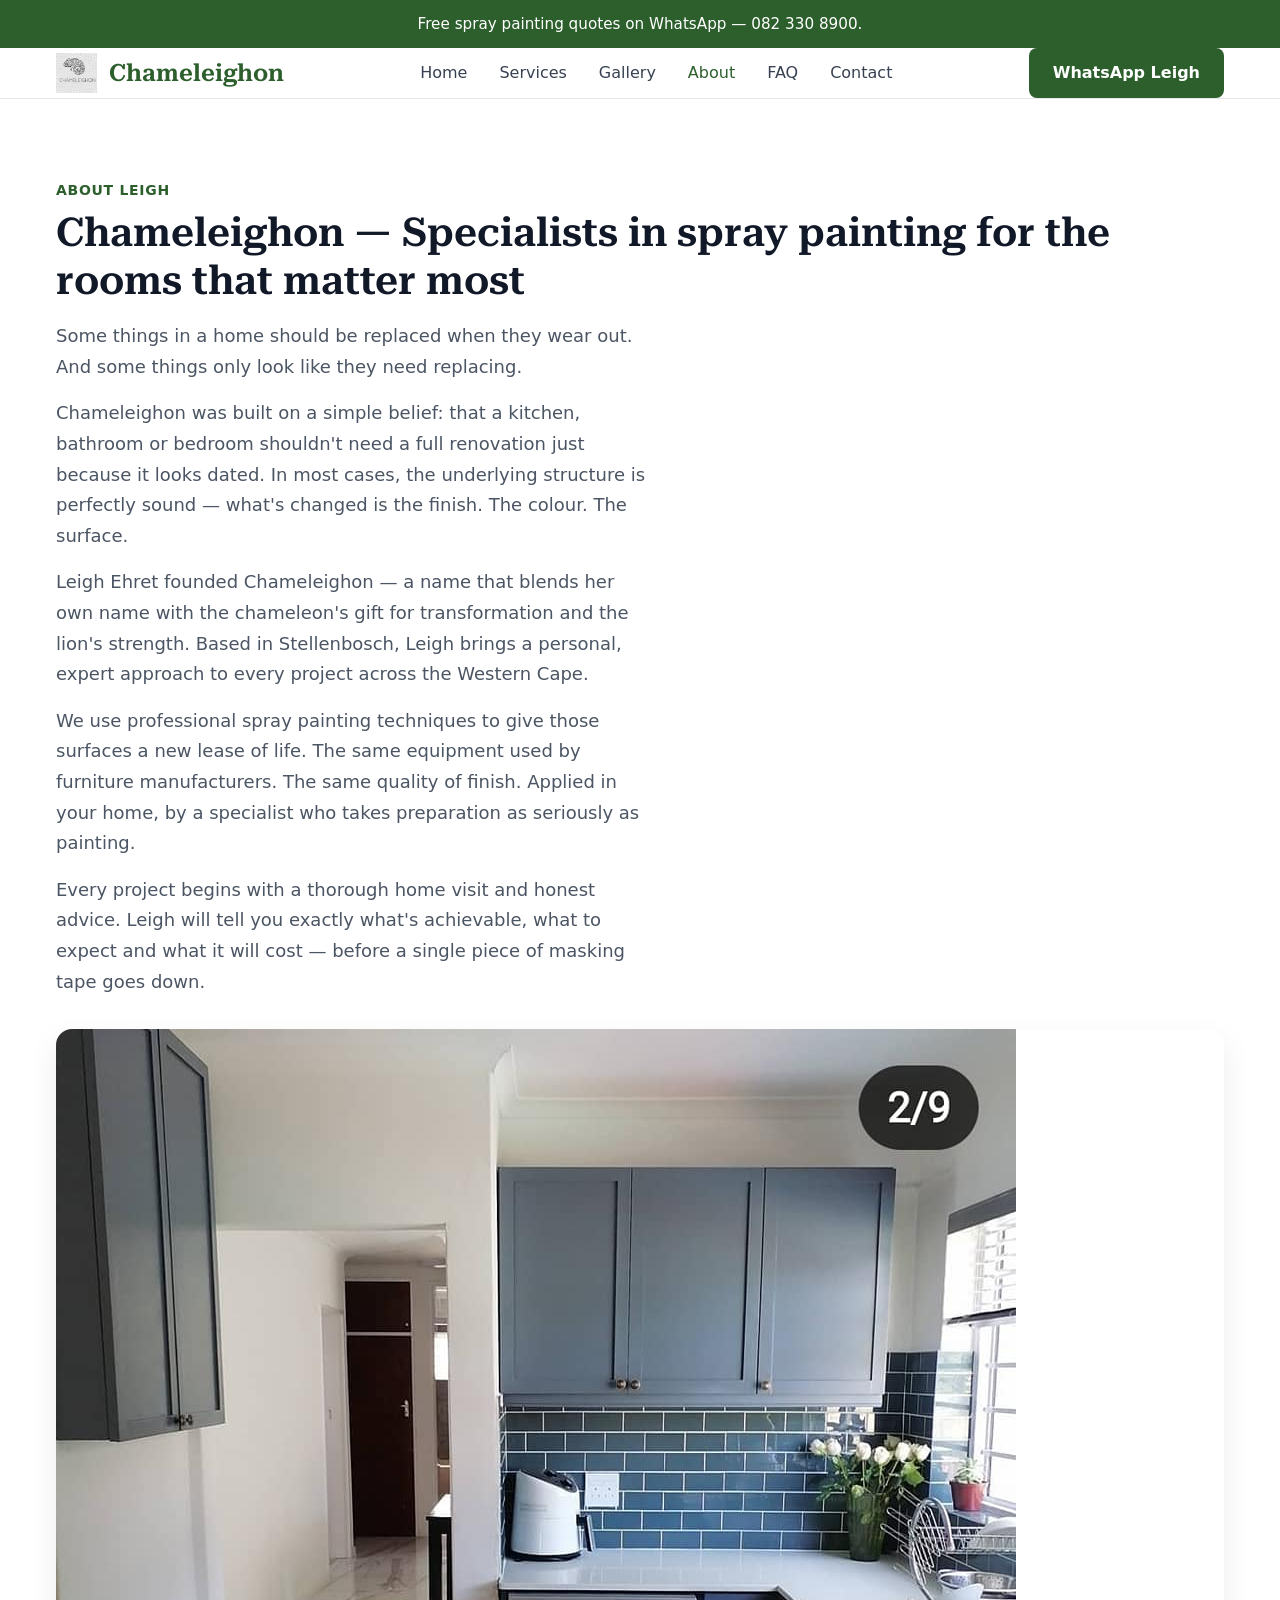
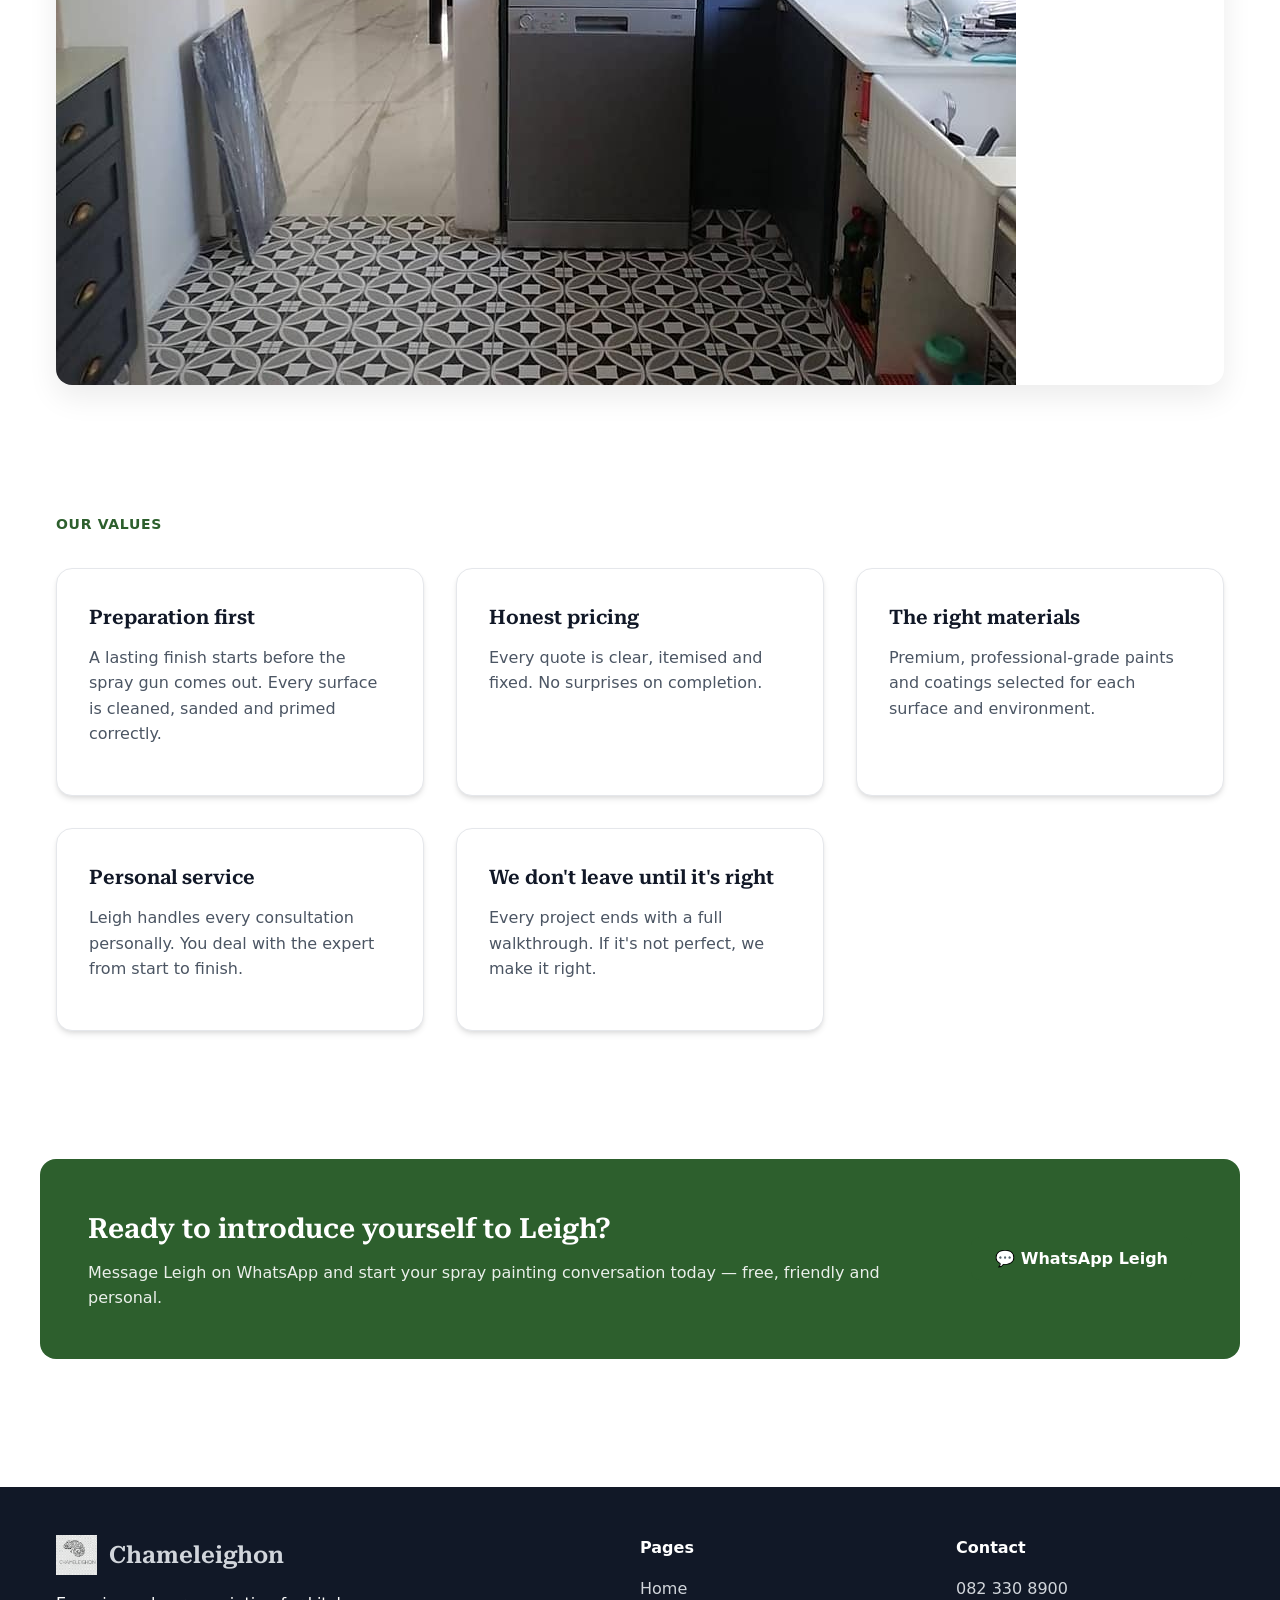
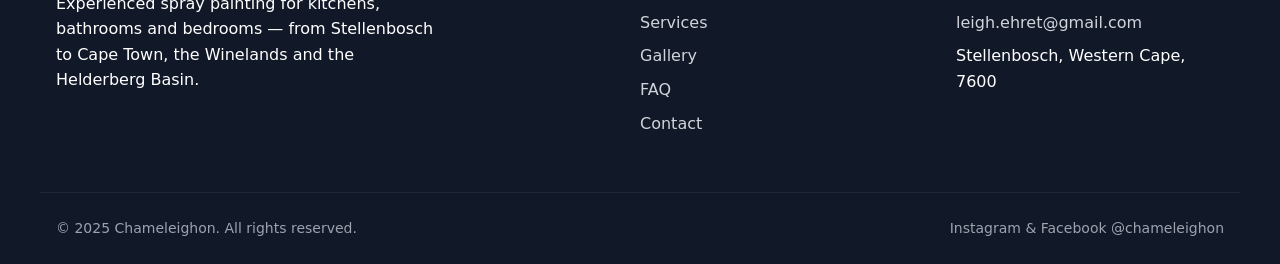
==== about.html @ d3f5f340 "First Commit for the demo site" ====
<!DOCTYPE html>
<html lang="en-ZA">
<head>
  <meta charset="UTF-8">
  <meta name="viewport" content="width=device-width, initial-scale=1.0">
  <title>About Leigh Ehret — Chameleighon Spray Painting Stellenbosch</title>
  <meta name="description" content="Learn about Leigh Ehret and Chameleighon, a Stellenbosch spray painting specialist for kitchens, bathrooms and bedrooms.">
  <link rel="canonical" href="https://www.chameleighon.com/about.html">
  <meta property="og:title" content="About Leigh Ehret — Chameleighon Spray Painting Stellenbosch">
  <meta property="og:description" content="Learn about Leigh Ehret and Chameleighon, a Stellenbosch spray painting specialist for kitchens, bathrooms and bedrooms.">
  <meta property="og:type" content="website">
  <meta property="og:image" content="images/chameleighon.jpg">
  <link rel="preconnect" href="https://fonts.googleapis.com">
  <link rel="preconnect" href="https://fonts.gstatic.com" crossorigin>
  <link href="https://fonts.googleapis.com/css2?family=Roboto+Serif:wght@300;400;500;600&display=swap" rel="stylesheet">
  <link rel="stylesheet" href="css/styles.css">
</head>
<body>
  <div class="announcement-bar">Free spray painting quotes on WhatsApp — 082 330 8900.</div>
  <header class="site-header">
    <div class="container site-nav">
      <a href="index.html" class="logo-link"><img src="images/chameleighoon-logo.png" alt="Chameleighon logo"><span class="logo-wordmark">Chameleighon</span></a>
      <nav>
        <ul class="nav-links">
          <li><a href="index.html">Home</a></li>
          <li><a href="services.html">Services</a></li>
          <li><a href="gallery.html">Gallery</a></li>
          <li><a href="about.html" class="active">About</a></li>
          <li><a href="faq.html">FAQ</a></li>
          <li><a href="contact.html">Contact</a></li>
        </ul>
      </nav>
      <div class="nav-actions"><a href="https://wa.me/27823308900?text=Hi%20Leigh%2C%20I%27d%20like%20a%20free%20quote%20for%20spray%20painting" target="_blank" rel="noopener" class="btn-primary">WhatsApp Leigh</a></div>
    </div>
  </header>
  <main>
    <section class="section" style="padding-top: 80px;">
      <div class="container">
        <div class="section-eyebrow">About Leigh</div>
        <h1 class="section-title">Chameleighon — Specialists in spray painting for the rooms that matter most</h1>
        <p class="section-copy">Some things in a home should be replaced when they wear out. And some things only look like they need replacing.</p>
        <p class="section-copy">Chameleighon was built on a simple belief: that a kitchen, bathroom or bedroom shouldn't need a full renovation just because it looks dated. In most cases, the underlying structure is perfectly sound — what's changed is the finish. The colour. The surface.</p>
        <p class="section-copy">Leigh Ehret founded Chameleighon — a name that blends her own name with the chameleon's gift for transformation and the lion's strength. Based in Stellenbosch, Leigh brings a personal, expert approach to every project across the Western Cape.</p>
        <p class="section-copy">We use professional spray painting techniques to give those surfaces a new lease of life. The same equipment used by furniture manufacturers. The same quality of finish. Applied in your home, by a specialist who takes preparation as seriously as painting.</p>
        <p class="section-copy">Every project begins with a thorough home visit and honest advice. Leigh will tell you exactly what's achievable, what to expect and what it will cost — before a single piece of masking tape goes down.</p>
        <div style="margin-top: 2rem; border-radius: 16px; overflow: hidden; box-shadow: 0 12px 30px rgba(0, 0, 0, 0.08);">
          <img src="images/amazing%20finish.jpg" alt="Experienced spray painting work by Chameleighon">
        </div>
      </div>
    </section>
    <section class="section" style="background: var(--color-white);">
      <div class="container">
        <div class="section-eyebrow">Our values</div>
        <div class="service-grid">
          <article class="service-card">
            <h3>Preparation first</h3>
            <p>A lasting finish starts before the spray gun comes out. Every surface is cleaned, sanded and primed correctly.</p>
          </article>
          <article class="service-card">
            <h3>Honest pricing</h3>
            <p>Every quote is clear, itemised and fixed. No surprises on completion.</p>
          </article>
          <article class="service-card">
            <h3>The right materials</h3>
            <p>Premium, professional-grade paints and coatings selected for each surface and environment.</p>
          </article>
          <article class="service-card">
            <h3>Personal service</h3>
            <p>Leigh handles every consultation personally. You deal with the expert from start to finish.</p>
          </article>
          <article class="service-card">
            <h3>We don't leave until it's right</h3>
            <p>Every project ends with a full walkthrough. If it's not perfect, we make it right.</p>
          </article>
        </div>
      </div>
    </section>
    <section class="section">
      <div class="container cta-banner">
        <div>
          <h2>Ready to introduce yourself to Leigh?</h2>
          <p>Message Leigh on WhatsApp and start your spray painting conversation today — free, friendly and personal.</p>
        </div>
        <div>
          <a href="https://wa.me/27823308900?text=Hi%20Leigh%2C%20I%27d%20love%20to%20chat%20about%20transforming%20my%20space" target="_blank" rel="noopener" class="btn-primary">💬 WhatsApp Leigh</a>
        </div>
      </div>
    </section>
  </main>
  <footer class="footer">
    <div class="footer-inner container">
      <div>
        <a href="index.html" class="logo-link"><img src="images/chameleighoon-logo.png" alt="Chameleighon logo"><span class="logo-wordmark">Chameleighon</span></a>
        <p style="margin-top:1rem;max-width:380px;">Experienced spray painting for kitchens, bathrooms and bedrooms — from Stellenbosch to Cape Town, the Winelands and the Helderberg Basin.</p>
      </div>
      <div>
        <h3>Pages</h3>
        <ul>
          <li><a href="index.html">Home</a></li>
          <li><a href="services.html">Services</a></li>
          <li><a href="gallery.html">Gallery</a></li>
          <li><a href="faq.html">FAQ</a></li>
          <li><a href="contact.html">Contact</a></li>
        </ul>
      </div>
      <div>
        <h3>Contact</h3>
        <ul>
          <li><a href="https://wa.me/27823308900">082 330 8900</a></li>
          <li><a href="mailto:leigh.ehret@gmail.com">leigh.ehret@gmail.com</a></li>
          <li>Stellenbosch, Western Cape, 7600</li>
        </ul>
      </div>
    </div>
    <div class="footer-bottom container">
      <span>© 2025 Chameleighon. All rights reserved.</span>
      <span>Instagram & Facebook @chameleighon</span>
    </div>
  </footer>
</body>
</html>
---- css/styles.css ----
/* ============================================
   CHAMELEIGHON — SPRAY PAINTING SPECIALIST
   ============================================ */
:root {
  --color-primary: #2D5F2D;
  --color-primary-dark: #1A3D1A;
  --color-accent: #8B7355;
  --color-accent-light: #A8906A;
  --color-white: #FFFFFF;
  --color-gray-50: #F9FAFB;
  --color-gray-100: #F3F4F6;
  --color-gray-200: #E5E7EB;
  --color-gray-300: #D1D5DB;
  --color-gray-400: #9CA3AF;
  --color-gray-500: #6B7280;
  --color-gray-600: #4B5563;
  --color-gray-700: #374151;
  --color-gray-800: #1F2937;
  --color-gray-900: #111827;
  --font-serif: 'Roboto Serif', Georgia, serif;
  --font-sans: system-ui, -apple-system, sans-serif;
  --max-width: 1200px;
  --border-radius: 8px;
  --border-radius-lg: 16px;
  --shadow-sm: 0 1px 2px 0 rgba(0, 0, 0, 0.05);
  --shadow-md: 0 4px 6px -1px rgba(0, 0, 0, 0.1), 0 2px 4px -1px rgba(0, 0, 0, 0.06);
  --shadow-lg: 0 10px 15px -3px rgba(0, 0, 0, 0.1), 0 4px 6px -2px rgba(0, 0, 0, 0.05);
}

*, *::before, *::after {
  box-sizing: border-box;
  margin: 0;
  padding: 0;
}

html {
  scroll-behavior: smooth;
}

body {
  font-family: var(--font-sans);
  font-size: 16px;
  line-height: 1.6;
  color: var(--color-gray-800);
  background: var(--color-white);
  overflow-x: hidden;
}

img {
  display: block;
  max-width: 100%;
}

a {
  text-decoration: none;
  color: inherit;
}

/* ========== ANNOUNCEMENT BAR ========== */
.announcement-bar {
  background: var(--color-primary);
  color: var(--color-white);
  text-align: center;
  padding: 0.75rem 1rem;
  font-size: 0.95rem;
  font-weight: 500;
}

/* ========== SITE HEADER ========== */
.site-header {
  background: var(--color-white);
  border-bottom: 1px solid var(--color-gray-200);
  position: sticky;
  top: 0;
  z-index: 100;
}

.site-nav {
  display: flex;
  align-items: center;
  justify-content: space-between;
  padding: 1rem;
  max-width: var(--max-width);
  margin: 0 auto;
}

.logo-link {
  display: flex;
  align-items: center;
  gap: 0.75rem;
  font-size: 1.5rem;
  font-weight: 600;
  color: var(--color-primary);
}

.logo-link img {
  height: 40px;
  width: auto;
}

.logo-wordmark {
  font-family: var(--font-serif);
  font-weight: 600;
}

.nav-links {
  display: flex;
  list-style: none;
  gap: 2rem;
  margin: 0 2rem;
}

.nav-links a {
  color: var(--color-gray-700);
  font-weight: 500;
  transition: color 0.2s;
}

.nav-links a:hover,
.nav-links a.active {
  color: var(--color-primary);
}

.nav-actions {
  display: flex;
  align-items: center;
}

.btn-primary {
  background: var(--color-primary);
  color: var(--color-white);
  padding: 0.75rem 1.5rem;
  border-radius: var(--border-radius);
  font-weight: 600;
  transition: background-color 0.2s;
}

.btn-primary:hover {
  background: var(--color-primary-dark);
}

/* ========== MAIN CONTENT ========== */
.container {
  max-width: var(--max-width);
  margin: 0 auto;
  padding: 0 1rem;
}

.section {
  padding: 4rem 0;
}

.section-eyebrow {
  color: var(--color-primary);
  font-size: 0.875rem;
  font-weight: 600;
  text-transform: uppercase;
  letter-spacing: 0.05em;
  margin-bottom: 0.5rem;
}

.section-title {
  font-family: var(--font-serif);
  font-size: 2.5rem;
  font-weight: 600;
  color: var(--color-gray-900);
  margin-bottom: 1rem;
  line-height: 1.2;
}

.section-copy {
  font-size: 1.125rem;
  color: var(--color-gray-600);
  line-height: 1.7;
  margin-bottom: 1rem;
  max-width: 600px;
}

/* ========== SERVICE GRID ========== */
.service-grid {
  display: grid;
  grid-template-columns: repeat(auto-fit, minmax(300px, 1fr));
  gap: 2rem;
  margin-top: 2rem;
}

.service-card {
  background: var(--color-white);
  padding: 2rem;
  border-radius: var(--border-radius-lg);
  box-shadow: var(--shadow-md);
  border: 1px solid var(--color-gray-200);
}

.service-card h3 {
  font-family: var(--font-serif);
  font-size: 1.25rem;
  font-weight: 600;
  color: var(--color-gray-900);
  margin-bottom: 0.75rem;
}

.service-card p {
  color: var(--color-gray-600);
  line-height: 1.6;
  margin-bottom: 1rem;
}

.service-link {
  color: var(--color-primary);
  font-weight: 500;
  text-decoration: none;
  display: inline-flex;
  align-items: center;
  gap: 0.25rem;
}

.service-link:hover {
  text-decoration: underline;
}

/* ========== GALLERY ========== */
.gallery-grid {
  display: grid;
  grid-template-columns: repeat(auto-fit, minmax(350px, 1fr));
  gap: 2rem;
  margin-top: 2rem;
}

.gallery-item {
  background: var(--color-white);
  border-radius: var(--border-radius-lg);
  box-shadow: var(--shadow-md);
  overflow: hidden;
  border: 1px solid var(--color-gray-200);
}

.gallery-image img {
  width: 100%;
  height: 250px;
  object-fit: cover;
}

.gallery-content {
  padding: 1.5rem;
}

.gallery-content h3 {
  font-family: var(--font-serif);
  font-size: 1.125rem;
  font-weight: 600;
  color: var(--color-gray-900);
  margin-bottom: 0.5rem;
}

.gallery-content p {
  color: var(--color-gray-600);
  line-height: 1.6;
}

/* ========== PROCESS GRID ========== */
.process-grid {
  display: grid;
  grid-template-columns: repeat(auto-fit, minmax(250px, 1fr));
  gap: 2rem;
  margin-top: 2rem;
}

.process-step {
  text-align: center;
  padding: 2rem;
  background: var(--color-gray-50);
  border-radius: var(--border-radius-lg);
}

.process-number {
  width: 3rem;
  height: 3rem;
  background: var(--color-primary);
  color: var(--color-white);
  border-radius: 50%;
  display: flex;
  align-items: center;
  justify-content: center;
  font-size: 1.25rem;
  font-weight: 600;
  margin: 0 auto 1rem;
}

.process-step h3 {
  font-family: var(--font-serif);
  font-size: 1.125rem;
  font-weight: 600;
  color: var(--color-gray-900);
  margin-bottom: 0.75rem;
}

.process-step p {
  color: var(--color-gray-600);
  line-height: 1.6;
}

/* ========== CTA BANNER ========== */
.cta-banner {
  background: var(--color-primary);
  color: var(--color-white);
  padding: 3rem;
  border-radius: var(--border-radius-lg);
  display: grid;
  grid-template-columns: 1fr auto;
  gap: 2rem;
  align-items: center;
}

.cta-banner h2 {
  font-family: var(--font-serif);
  font-size: 1.75rem;
  font-weight: 600;
  margin-bottom: 0.5rem;
}

.cta-banner p {
  color: rgba(255, 255, 255, 0.9);
  margin-bottom: 0;
}

/* ========== FOOTER ========== */
.footer {
  background: var(--color-gray-900);
  color: var(--color-white);
  margin-top: 4rem;
}

.footer-inner {
  display: grid;
  grid-template-columns: 2fr 1fr 1fr;
  gap: 3rem;
  padding: 3rem 1rem;
  max-width: var(--max-width);
  margin: 0 auto;
}

.footer-inner h3 {
  font-size: 1rem;
  font-weight: 600;
  margin-bottom: 1rem;
  color: var(--color-white);
}

.footer-inner ul {
  list-style: none;
}

.footer-inner li {
  margin-bottom: 0.5rem;
}

.footer-inner a {
  color: var(--color-gray-300);
  transition: color 0.2s;
}

.footer-inner a:hover {
  color: var(--color-white);
}

.footer-bottom {
  border-top: 1px solid var(--color-gray-800);
  padding: 1.5rem 1rem;
  display: flex;
  justify-content: space-between;
  align-items: center;
  max-width: var(--max-width);
  margin: 0 auto;
}

.footer-bottom span {
  color: var(--color-gray-400);
  font-size: 0.875rem;
}

/* ========== RESPONSIVE DESIGN ========== */
@media (max-width: 768px) {
  .site-nav {
    flex-direction: column;
    gap: 1rem;
  }

  .nav-links {
    margin: 0;
    justify-content: center;
  }

  .section-title {
    font-size: 2rem;
  }

  .cta-banner {
    grid-template-columns: 1fr;
    text-align: center;
  }

  .footer-inner {
    grid-template-columns: 1fr;
    gap: 2rem;
  }

  .footer-bottom {
    flex-direction: column;
    gap: 1rem;
    text-align: center;
  }
}

@media (max-width: 640px) {
  .nav-links {
    flex-direction: column;
    gap: 1rem;
  }

  .service-grid,
  .gallery-grid,
  .process-grid {
    grid-template-columns: 1fr;
  }

  .section {
    padding: 2rem 0;
  }
}
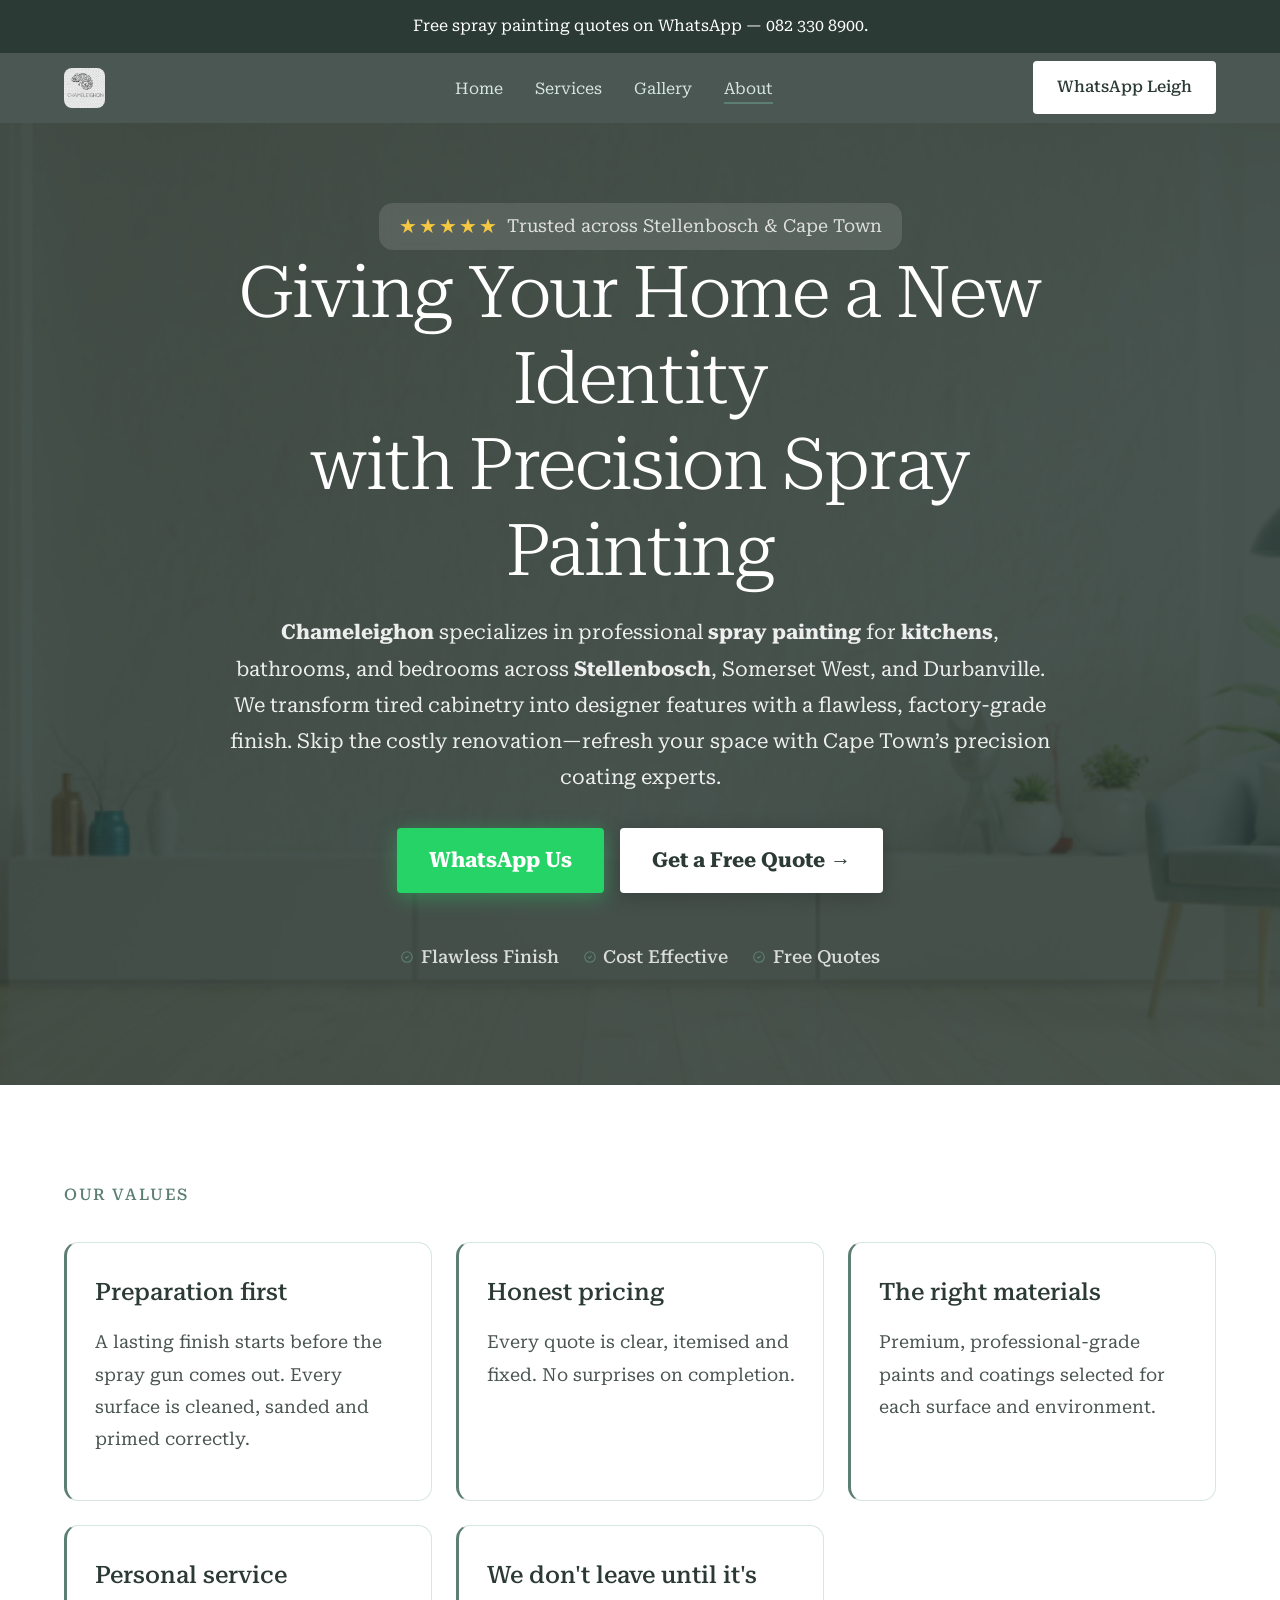
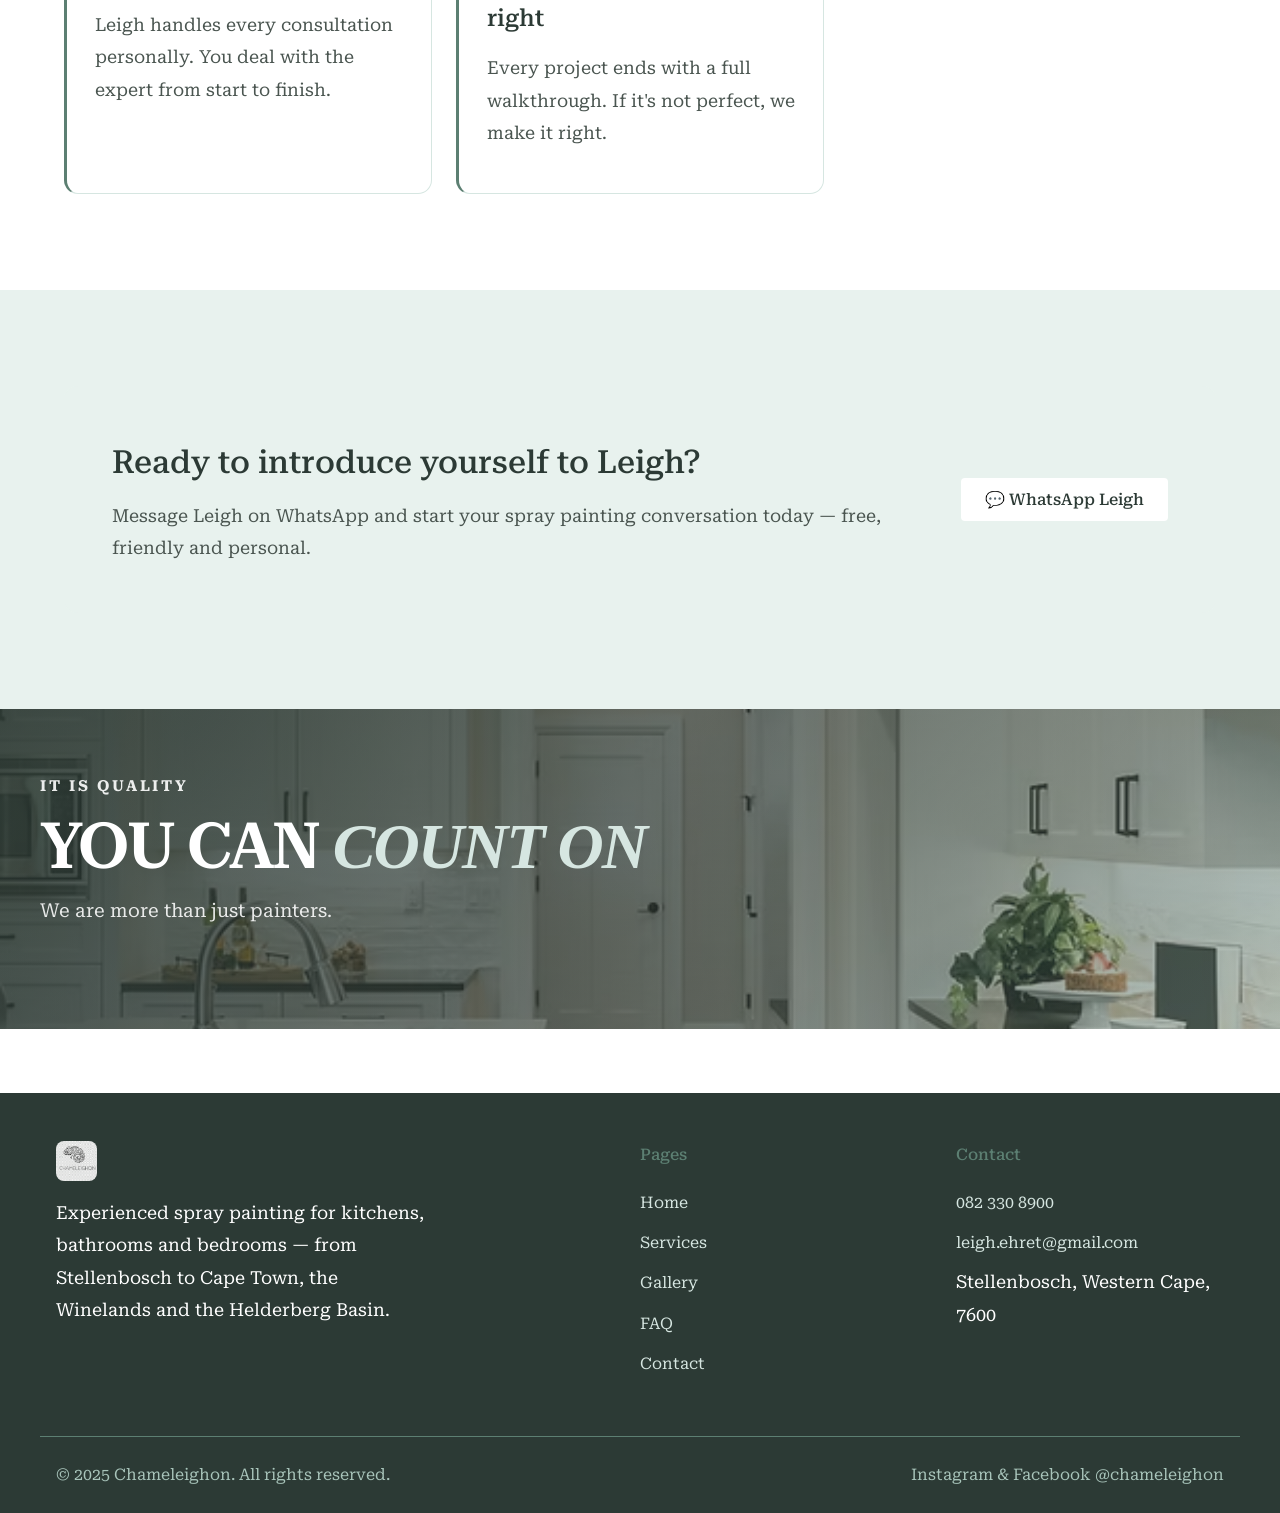
==== commit 29aa91c6: "Updated styles, gallery" ====
--- a/about.html
+++ b/about.html
@@ -19,32 +19,54 @@
   <div class="announcement-bar">Free spray painting quotes on WhatsApp — 082 330 8900.</div>
   <header class="site-header">
     <div class="container site-nav">
-      <a href="index.html" class="logo-link"><img src="images/chameleighoon-logo.png" alt="Chameleighon logo"><span class="logo-wordmark">Chameleighon</span></a>
+      <a href="index.html" class="logo-link"><img src="images/chameleighoon-logo.png" alt="Chameleighon logo"></a>
       <nav>
         <ul class="nav-links">
           <li><a href="index.html">Home</a></li>
           <li><a href="services.html">Services</a></li>
           <li><a href="gallery.html">Gallery</a></li>
           <li><a href="about.html" class="active">About</a></li>
-          <li><a href="faq.html">FAQ</a></li>
-          <li><a href="contact.html">Contact</a></li>
+
         </ul>
       </nav>
       <div class="nav-actions"><a href="https://wa.me/27823308900?text=Hi%20Leigh%2C%20I%27d%20like%20a%20free%20quote%20for%20spray%20painting" target="_blank" rel="noopener" class="btn-primary">WhatsApp Leigh</a></div>
     </div>
   </header>
   <main>
-    <section class="section" style="padding-top: 80px;">
-      <div class="container">
-        <div class="section-eyebrow">About Leigh</div>
-        <h1 class="section-title">Chameleighon — Specialists in spray painting for the rooms that matter most</h1>
-        <p class="section-copy">Some things in a home should be replaced when they wear out. And some things only look like they need replacing.</p>
-        <p class="section-copy">Chameleighon was built on a simple belief: that a kitchen, bathroom or bedroom shouldn't need a full renovation just because it looks dated. In most cases, the underlying structure is perfectly sound — what's changed is the finish. The colour. The surface.</p>
-        <p class="section-copy">Leigh Ehret founded Chameleighon — a name that blends her own name with the chameleon's gift for transformation and the lion's strength. Based in Stellenbosch, Leigh brings a personal, expert approach to every project across the Western Cape.</p>
-        <p class="section-copy">We use professional spray painting techniques to give those surfaces a new lease of life. The same equipment used by furniture manufacturers. The same quality of finish. Applied in your home, by a specialist who takes preparation as seriously as painting.</p>
-        <p class="section-copy">Every project begins with a thorough home visit and honest advice. Leigh will tell you exactly what's achievable, what to expect and what it will cost — before a single piece of masking tape goes down.</p>
-        <div style="margin-top: 2rem; border-radius: 16px; overflow: hidden; box-shadow: 0 12px 30px rgba(0, 0, 0, 0.08);">
-          <img src="images/amazing%20finish.jpg" alt="Experienced spray painting work by Chameleighon">
+    <section class="hero">
+      <div class="hero-content">
+        <div class="hero-stars">
+          <span class="stars-row">★★★★★</span>
+          <span>Trusted across Stellenbosch & Cape Town</span>
+        </div>
+        
+        <h1>Giving Your Home a New Identity<br>with Precision Spray Painting</h1>
+        
+        <p class="hero-desc"><strong>Chameleighon</strong> specializes in professional <strong>spray painting</strong> for <strong>kitchens</strong>, bathrooms, and bedrooms across <strong>Stellenbosch</strong>, Somerset West, and Durbanville. We transform tired cabinetry into designer features with a flawless, factory-grade finish. Skip the costly renovation—refresh your space with Cape Town’s precision coating experts.</p>
+        
+        <div class="hero-cta">
+          <div style="display: flex; gap: 1rem; flex-wrap: wrap; justify-content: center;">
+            <a href="https://wa.me/27823308900?text=Hi%20Leigh%2C%20I%27d%20like%20a%20free%20quote" class="btn-hero-whatsapp" target="_blank" rel="noopener">WhatsApp Us</a>
+            <a href="tel:0823308900" class="btn-hero-primary">Get a Free Quote →</a>
+          </div>
+          
+          <div class="hero-badges">
+            <span class="hero-badge-item">
+              <svg viewBox="0 0 24 24" fill="none" stroke="currentColor" stroke-width="2">
+                <path d="M9 12l2 2 4-4m6 2a9 9 0 11-18 0 9 9 0 0118 0z" />
+              </svg> Flawless Finish
+            </span>
+            <span class="hero-badge-item">
+              <svg viewBox="0 0 24 24" fill="none" stroke="currentColor" stroke-width="2">
+                <path d="M9 12l2 2 4-4m6 2a9 9 0 11-18 0 9 9 0 0118 0z" />
+              </svg> Cost Effective
+            </span>
+            <span class="hero-badge-item">
+              <svg viewBox="0 0 24 24" fill="none" stroke="currentColor" stroke-width="2">
+                <path d="M9 12l2 2 4-4m6 2a9 9 0 11-18 0 9 9 0 0118 0z" />
+              </svg> Free Quotes
+            </span>
+          </div>
         </div>
       </div>
     </section>
@@ -75,8 +97,9 @@
         </div>
       </div>
     </section>
-    <section class="section">
-      <div class="container cta-banner">
+    <section class="section" style="background: var(--color-foam); padding: 96px 0;">
+      <div class="container">
+        <div class="cta-banner">
         <div>
           <h2>Ready to introduce yourself to Leigh?</h2>
           <p>Message Leigh on WhatsApp and start your spray painting conversation today — free, friendly and personal.</p>
@@ -86,11 +109,20 @@
         </div>
       </div>
     </section>
+    <section class="quality-banner">
+      <div class="quality-inner">
+        <div class="quality-text">
+          <div class="quality-label">It is quality</div>
+          <div class="quality-headline">YOU CAN <em>COUNT ON</em></div>
+          <div class="quality-sub">We are more than just painters.</div>
+        </div>
+      </div>
+    </section>
   </main>
   <footer class="footer">
     <div class="footer-inner container">
       <div>
-        <a href="index.html" class="logo-link"><img src="images/chameleighoon-logo.png" alt="Chameleighon logo"><span class="logo-wordmark">Chameleighon</span></a>
+        <a href="index.html" class="logo-link"><img src="images/chameleighoon-logo.png" alt="Chameleighon logo"></a>
         <p style="margin-top:1rem;max-width:380px;">Experienced spray painting for kitchens, bathrooms and bedrooms — from Stellenbosch to Cape Town, the Winelands and the Helderberg Basin.</p>
       </div>
       <div>
--- a/css/styles.css
+++ b/css/styles.css
@@ -1,430 +1,1519 @@
 /* ============================================
    CHAMELEIGHON — SPRAY PAINTING SPECIALIST
+   Cool Sage & Slate Design System
    ============================================ */
 :root {
-  --color-primary: #2D5F2D;
-  --color-primary-dark: #1A3D1A;
-  --color-accent: #8B7355;
-  --color-accent-light: #A8906A;
-  --color-white: #FFFFFF;
-  --color-gray-50: #F9FAFB;
-  --color-gray-100: #F3F4F6;
-  --color-gray-200: #E5E7EB;
-  --color-gray-300: #D1D5DB;
-  --color-gray-400: #9CA3AF;
-  --color-gray-500: #6B7280;
-  --color-gray-600: #4B5563;
-  --color-gray-700: #374151;
-  --color-gray-800: #1F2937;
-  --color-gray-900: #111827;
-  --font-serif: 'Roboto Serif', Georgia, serif;
-  --font-sans: system-ui, -apple-system, sans-serif;
-  --max-width: 1200px;
-  --border-radius: 8px;
-  --border-radius-lg: 16px;
-  --shadow-sm: 0 1px 2px 0 rgba(0, 0, 0, 0.05);
-  --shadow-md: 0 4px 6px -1px rgba(0, 0, 0, 0.1), 0 2px 4px -1px rgba(0, 0, 0, 0.06);
-  --shadow-lg: 0 10px 15px -3px rgba(0, 0, 0, 0.1), 0 4px 6px -2px rgba(0, 0, 0, 0.05);
-}
-
-*, *::before, *::after {
-  box-sizing: border-box;
-  margin: 0;
-  padding: 0;
+    /* DESIGN SYSTEM: Cool Sage & Slate Palette */
+    --color-deep: #2C3A35;
+    --color-sage: #5C7F72;
+    --color-deep-sage: #3A6058;
+    --color-mist: #A8C4BA;
+    --color-jade: #D6E6E1;
+    --color-barely: #F3F8F6;
+    --color-foam: #E8F2EE;
+    --color-white: #FFFFFF;
+    --color-slate: #4A5550;
+    --color-muted: #A8C4BA;
+
+    /* Typography */
+    --font-serif: 'Roboto Serif', Georgia, serif;
+    --font-sans: system-ui, -apple-system, sans-serif;
+
+    /* Layout Expansion[cite: 2] */
+    --max-width: 1200px;
+    --border-radius: 4px;
+    --border-radius-card: 14px;
+    /* Updated to match --r-lg logic[cite: 2] */
+    --border-radius-image: 8px;
+
+    /* Spacing */
+    --section-padding-desktop: 96px;
+    --section-padding-mobile: 56px;
+    --card-padding: 28px;
+    --grid-gap: 24px;
+}
+
+*,
+*::before,
+*::after {
+    box-sizing: border-box;
+    margin: 0;
+    padding: 0;
 }
 
 html {
-  scroll-behavior: smooth;
+    scroll-behavior: smooth;
 }
 
 body {
-  font-family: var(--font-sans);
-  font-size: 16px;
-  line-height: 1.6;
-  color: var(--color-gray-800);
-  background: var(--color-white);
-  overflow-x: hidden;
+    font-family: var(--font-serif);
+    font-size: 18px;
+    line-height: 1.8;
+    color: var(--color-slate);
+    background: var(--color-white);
+    overflow-x: hidden;
 }
 
 img {
-  display: block;
-  max-width: 100%;
+    display: block;
+    max-width: 100%;
+    border-radius: var(--border-radius-image);
 }
 
 a {
-  text-decoration: none;
-  color: inherit;
+    text-decoration: none;
+    color: inherit;
 }
 
 /* ========== ANNOUNCEMENT BAR ========== */
 .announcement-bar {
-  background: var(--color-primary);
-  color: var(--color-white);
-  text-align: center;
-  padding: 0.75rem 1rem;
-  font-size: 0.95rem;
-  font-weight: 500;
+    background: var(--color-deep);
+    color: var(--color-white);
+    text-align: center;
+    padding: 0.75rem 1rem;
+    font-size: 16px;
+    font-weight: 400;
 }
 
 /* ========== SITE HEADER ========== */
+/* Frosted Glass Enhancement[cite: 2] */
 .site-header {
-  background: var(--color-white);
-  border-bottom: 1px solid var(--color-gray-200);
-  position: sticky;
-  top: 0;
-  z-index: 100;
+    background: rgba(44, 58, 53, 0.85);
+    /* Semi-transparent variant of --color-deep */
+    backdrop-filter: blur(14px);
+    -webkit-backdrop-filter: blur(14px);
+    border-bottom: none;
+    position: sticky;
+    top: 0;
+    z-index: 100;
 }
 
 .site-nav {
-  display: flex;
-  align-items: center;
-  justify-content: space-between;
-  padding: 1rem;
-  max-width: var(--max-width);
-  margin: 0 auto;
+    display: flex;
+    align-items: center;
+    justify-content: space-between;
+    padding: 1rem 1.5rem;
+    max-width: var(--max-width);
+    margin: 0 auto;
+    height: 70px;
 }
 
 .logo-link {
-  display: flex;
-  align-items: center;
-  gap: 0.75rem;
-  font-size: 1.5rem;
-  font-weight: 600;
-  color: var(--color-primary);
+    display: flex;
+    align-items: center;
+    gap: 0.75rem;
+    font-size: 1.5rem;
+    font-weight: 600;
+    font-family: var(--font-serif);
+    min-width: 130px;
 }
 
 .logo-link img {
-  height: 40px;
-  width: auto;
-}
-
-.logo-wordmark {
-  font-family: var(--font-serif);
-  font-weight: 600;
-}
+    height: 40px;
+    width: auto;
+}
+
 
 .nav-links {
-  display: flex;
-  list-style: none;
-  gap: 2rem;
-  margin: 0 2rem;
-}
-
+    display: flex;
+    list-style: none;
+    gap: 2rem;
+    margin: 0 2rem;
+}
+
+/* Sophisticated Hover Animation[cite: 2] */
 .nav-links a {
-  color: var(--color-gray-700);
-  font-weight: 500;
-  transition: color 0.2s;
+    color: var(--color-jade);
+    font-weight: 400;
+    font-size: 16px;
+    transition: color 0.2s ease;
+    position: relative;
+    padding-bottom: 4px;
+}
+
+.nav-links a::after {
+    content: '';
+    position: absolute;
+    bottom: -2px;
+    left: 0;
+    right: 0;
+    height: 2px;
+    background: var(--color-sage);
+    transform: scaleX(0);
+    transition: transform 0.2s ease;
+}
+
+.nav-links a:hover::after,
+.nav-links a.active::after {
+    transform: scaleX(1);
 }
 
 .nav-links a:hover,
 .nav-links a.active {
-  color: var(--color-primary);
+    color: var(--color-jade);
 }
 
 .nav-actions {
-  display: flex;
-  align-items: center;
+    display: flex;
+    align-items: center;
 }
 
 .btn-primary {
-  background: var(--color-primary);
-  color: var(--color-white);
-  padding: 0.75rem 1.5rem;
-  border-radius: var(--border-radius);
-  font-weight: 600;
-  transition: background-color 0.2s;
+    background: var(--color-white);
+    color: var(--color-deep);
+    padding: 12px 24px;
+    border-radius: var(--border-radius);
+    font-weight: 500;
+    font-size: 16px;
+    font-family: var(--font-serif);
+    border: none;
+    cursor: pointer;
+    transition: background-color 0.2s ease;
 }
 
 .btn-primary:hover {
-  background: var(--color-primary-dark);
+    background: var(--color-jade);
+}
+
+.btn-secondary {
+    background: transparent;
+    color: var(--color-sage);
+    padding: 14px 30px;
+    border-radius: var(--border-radius);
+    font-weight: 500;
+    font-size: 16px;
+    font-family: var(--font-serif);
+    border: 1.5px solid var(--color-sage);
+    cursor: pointer;
+    transition: background-color 0.2s ease, color 0.2s ease;
+}
+
+.btn-secondary:hover {
+    background: var(--color-sage);
+    color: var(--color-white);
 }
 
 /* ========== MAIN CONTENT ========== */
 .container {
-  max-width: var(--max-width);
-  margin: 0 auto;
-  padding: 0 1rem;
+    max-width: var(--max-width);
+    margin: 0 auto;
+    padding: 0 24px;
 }
 
 .section {
-  padding: 4rem 0;
+    padding: var(--section-padding-desktop) 0;
 }
 
 .section-eyebrow {
-  color: var(--color-primary);
-  font-size: 0.875rem;
-  font-weight: 600;
-  text-transform: uppercase;
-  letter-spacing: 0.05em;
-  margin-bottom: 0.5rem;
+    color: var(--color-sage);
+    font-size: 16px;
+    font-weight: 500;
+    text-transform: uppercase;
+    letter-spacing: 0.1em;
+    margin-bottom: 0.5rem;
+    font-family: var(--font-serif);
 }
 
 .section-title {
-  font-family: var(--font-serif);
-  font-size: 2.5rem;
-  font-weight: 600;
-  color: var(--color-gray-900);
-  margin-bottom: 1rem;
-  line-height: 1.2;
+    font-family: var(--font-serif);
+    font-size: 32px;
+    font-weight: 500;
+    color: var(--color-deep);
+    margin-bottom: 1rem;
+    line-height: 1.15;
 }
 
 .section-copy {
-  font-size: 1.125rem;
-  color: var(--color-gray-600);
-  line-height: 1.7;
-  margin-bottom: 1rem;
-  max-width: 600px;
+    font-size: 18px;
+    color: var(--color-slate);
+    line-height: 1.8;
+    margin-bottom: 1rem;
+    max-width: 600px;
+    font-family: var(--font-serif);
 }
 
 /* ========== SERVICE GRID ========== */
 .service-grid {
-  display: grid;
-  grid-template-columns: repeat(auto-fit, minmax(300px, 1fr));
-  gap: 2rem;
-  margin-top: 2rem;
+    display: grid;
+    grid-template-columns: repeat(auto-fit, minmax(300px, 1fr));
+    gap: var(--grid-gap);
+    margin-top: 2rem;
 }
 
 .service-card {
-  background: var(--color-white);
-  padding: 2rem;
-  border-radius: var(--border-radius-lg);
-  box-shadow: var(--shadow-md);
-  border: 1px solid var(--color-gray-200);
+    background: var(--color-white);
+    padding: var(--card-padding);
+    border-radius: var(--border-radius-card);
+    border: 0.5px solid var(--color-jade);
+    border-left: 3px solid var(--color-sage);
 }
 
 .service-card h3 {
-  font-family: var(--font-serif);
-  font-size: 1.25rem;
-  font-weight: 600;
-  color: var(--color-gray-900);
-  margin-bottom: 0.75rem;
+    font-family: var(--font-serif);
+    font-size: 24px;
+    font-weight: 500;
+    color: var(--color-deep);
+    margin-bottom: 0.75rem;
 }
 
 .service-card p {
-  color: var(--color-gray-600);
-  line-height: 1.6;
-  margin-bottom: 1rem;
+    color: var(--color-slate);
+    line-height: 1.8;
+    margin-bottom: 1rem;
+    font-size: 18px;
+    font-family: var(--font-serif);
 }
 
 .service-link {
-  color: var(--color-primary);
-  font-weight: 500;
-  text-decoration: none;
-  display: inline-flex;
-  align-items: center;
-  gap: 0.25rem;
+    color: var(--color-sage);
+    font-weight: 500;
+    text-decoration: none;
+    display: inline-flex;
+    align-items: center;
+    gap: 0.25rem;
+    font-size: 16px;
 }
 
 .service-link:hover {
-  text-decoration: underline;
-}
-
-/* ========== GALLERY ========== */
+    color: var(--color-deep-sage);
+}
+
+/* ========== INTERACTIVE GALLERY[cite: 1, 2] ========== */
 .gallery-grid {
-  display: grid;
-  grid-template-columns: repeat(auto-fit, minmax(350px, 1fr));
-  gap: 2rem;
-  margin-top: 2rem;
-}
-
-.gallery-item {
-  background: var(--color-white);
-  border-radius: var(--border-radius-lg);
-  box-shadow: var(--shadow-md);
-  overflow: hidden;
-  border: 1px solid var(--color-gray-200);
-}
-
-.gallery-image img {
-  width: 100%;
-  height: 250px;
-  object-fit: cover;
-}
-
-.gallery-content {
-  padding: 1.5rem;
-}
-
-.gallery-content h3 {
-  font-family: var(--font-serif);
-  font-size: 1.125rem;
-  font-weight: 600;
-  color: var(--color-gray-900);
-  margin-bottom: 0.5rem;
-}
-
-.gallery-content p {
-  color: var(--color-gray-600);
-  line-height: 1.6;
+    display: grid;
+    grid-template-columns: repeat(3, 1fr);
+    grid-template-rows: 250px 250px;
+    gap: 4px;
+    margin-top: 2rem;
+}
+
+.g-cell {
+    position: relative;
+    overflow: hidden;
+    cursor: pointer;
+    border-radius: 8px;
+}
+
+.g-cell.wide {
+    grid-column: span 2;
+}
+
+.g-cell.tall {
+    grid-row: span 2;
+}
+
+.g-fill {
+    width: 100%;
+    height: 100%;
+    object-fit: cover;
+    transition: transform 0.5s ease, filter 0.5s ease;
+    filter: brightness(0.85);
+    display: block;
+}
+
+.g-overlay {
+    position: absolute;
+    inset: 0;
+    display: flex;
+    flex-direction: column;
+    justify-content: flex-end;
+    padding: 1.5rem;
+    background: linear-gradient(to top, rgba(44, 58, 53, 0.95) 0%, rgba(44, 58, 53, 0.4) 60%, transparent 100%);
+    opacity: 0;
+    transition: opacity 0.4s ease;
+}
+
+/* Refactored Interactive Logic[cite: 2] */
+.g-cell:hover .g-overlay {
+    opacity: 1;
+}
+
+.g-cell:hover .g-fill {
+    transform: scale(1.05);
+    filter: brightness(0.6);
+}
+
+.g-title {
+    font-family: var(--font-serif);
+    color: var(--color-white);
+    font-size: 1.25rem;
+    font-weight: 500;
+    margin: 0;
+}
+
+.g-desc {
+    color: var(--color-jade);
+    font-size: 1rem;
+    margin: 0.25rem 0 0;
 }
 
 /* ========== PROCESS GRID ========== */
 .process-grid {
-  display: grid;
-  grid-template-columns: repeat(auto-fit, minmax(250px, 1fr));
-  gap: 2rem;
-  margin-top: 2rem;
+    display: grid;
+    grid-template-columns: repeat(auto-fit, minmax(250px, 1fr));
+    gap: var(--grid-gap);
+    margin-top: 2rem;
 }
 
 .process-step {
-  text-align: center;
-  padding: 2rem;
-  background: var(--color-gray-50);
-  border-radius: var(--border-radius-lg);
+    text-align: center;
+    padding: 2rem;
+    background: var(--color-barely);
+    border-radius: var(--border-radius-card);
 }
 
 .process-number {
-  width: 3rem;
-  height: 3rem;
-  background: var(--color-primary);
-  color: var(--color-white);
-  border-radius: 50%;
-  display: flex;
-  align-items: center;
-  justify-content: center;
-  font-size: 1.25rem;
-  font-weight: 600;
-  margin: 0 auto 1rem;
+    width: 3rem;
+    height: 3rem;
+    background: var(--color-sage);
+    color: var(--color-white);
+    border-radius: 50%;
+    display: flex;
+    align-items: center;
+    justify-content: center;
+    font-size: 1.25rem;
+    font-weight: 600;
+    margin: 0 auto 1rem;
+    font-family: var(--font-serif);
 }
 
 .process-step h3 {
-  font-family: var(--font-serif);
-  font-size: 1.125rem;
-  font-weight: 600;
-  color: var(--color-gray-900);
-  margin-bottom: 0.75rem;
+    font-family: var(--font-serif);
+    font-size: 24px;
+    font-weight: 500;
+    color: var(--color-deep);
+    margin-bottom: 0.75rem;
 }
 
 .process-step p {
-  color: var(--color-gray-600);
-  line-height: 1.6;
+    color: var(--color-slate);
+    line-height: 1.8;
+    font-size: 18px;
+    font-family: var(--font-serif);
 }
 
 /* ========== CTA BANNER ========== */
 .cta-banner {
-  background: var(--color-primary);
-  color: var(--color-white);
-  padding: 3rem;
-  border-radius: var(--border-radius-lg);
-  display: grid;
-  grid-template-columns: 1fr auto;
-  gap: 2rem;
-  align-items: center;
+    background: var(--color-foam);
+    color: var(--color-deep);
+    padding: 3rem;
+    border-radius: var(--border-radius-card);
+    display: grid;
+    grid-template-columns: 1fr auto;
+    gap: 2rem;
+    align-items: center;
 }
 
 .cta-banner h2 {
-  font-family: var(--font-serif);
-  font-size: 1.75rem;
-  font-weight: 600;
-  margin-bottom: 0.5rem;
+    font-family: var(--font-serif);
+    font-size: 32px;
+    font-weight: 500;
+    margin-bottom: 0.5rem;
+    color: var(--color-deep);
 }
 
 .cta-banner p {
-  color: rgba(255, 255, 255, 0.9);
-  margin-bottom: 0;
+    color: var(--color-slate);
+    margin-bottom: 0;
+    font-size: 18px;
 }
 
 /* ========== FOOTER ========== */
 .footer {
-  background: var(--color-gray-900);
-  color: var(--color-white);
-  margin-top: 4rem;
+    background: var(--color-deep);
+    color: var(--color-white);
+    margin-top: 4rem;
 }
 
 .footer-inner {
-  display: grid;
-  grid-template-columns: 2fr 1fr 1fr;
-  gap: 3rem;
-  padding: 3rem 1rem;
-  max-width: var(--max-width);
-  margin: 0 auto;
+    display: grid;
+    grid-template-columns: 2fr 1fr 1fr;
+    gap: 3rem;
+    padding: 3rem 1rem;
+    max-width: var(--max-width);
+    margin: 0 auto;
 }
 
 .footer-inner h3 {
-  font-size: 1rem;
-  font-weight: 600;
-  margin-bottom: 1rem;
-  color: var(--color-white);
+    font-size: 16px;
+    font-weight: 500;
+    margin-bottom: 1rem;
+    color: var(--color-sage);
+    font-family: var(--font-serif);
 }
 
 .footer-inner ul {
-  list-style: none;
+    list-style: none;
 }
 
 .footer-inner li {
-  margin-bottom: 0.5rem;
+    margin-bottom: 0.5rem;
 }
 
 .footer-inner a {
-  color: var(--color-gray-300);
-  transition: color 0.2s;
+    color: var(--color-jade);
+    transition: color 0.2s ease;
+    font-size: 16px;
+    font-family: var(--font-serif);
 }
 
 .footer-inner a:hover {
-  color: var(--color-white);
+    color: var(--color-white);
 }
 
 .footer-bottom {
-  border-top: 1px solid var(--color-gray-800);
-  padding: 1.5rem 1rem;
-  display: flex;
-  justify-content: space-between;
-  align-items: center;
-  max-width: var(--max-width);
-  margin: 0 auto;
+    border-top: 1px solid var(--color-sage);
+    padding: 1.5rem 1rem;
+    display: flex;
+    justify-content: space-between;
+    align-items: center;
+    max-width: var(--max-width);
+    margin: 0 auto;
 }
 
 .footer-bottom span {
-  color: var(--color-gray-400);
-  font-size: 0.875rem;
+    color: var(--color-muted);
+    font-size: 16px;
+    font-family: var(--font-serif);
+}
+
+/* ========== FLOATING ANIMATIONS[cite: 2] ========== */
+@keyframes slideInFromRight {
+    from {
+        transform: translateX(100%);
+        opacity: 0;
+    }
+
+    to {
+        transform: translateX(0);
+        opacity: 1;
+    }
+}
+
+.u-floating-badge {
+    background: var(--color-white);
+    border: 1px solid var(--color-jade);
+    border-radius: 999px;
+    padding: 0.4rem 1rem;
+    font-size: 16px;
+    font-weight: 600;
+    color: var(--color-sage);
+    box-shadow: 0 2px 8px rgba(44, 58, 53, 0.08);
+    display: inline-block;
+    white-space: nowrap;
+    animation: slideInFromRight 1s ease-out forwards;
+}
+
+/* ========== STANDARDIZED ACCORDIONS[cite: 2] ========== */
+details.faq-item {
+    background: var(--color-barely);
+    border: 1px solid var(--color-jade);
+    border-radius: var(--border-radius-card);
+    overflow: hidden;
+    margin-bottom: 0.75rem;
+    transition: all 0.25s ease;
+}
+
+details.faq-item[open] {
+    border-color: var(--color-sage);
+    box-shadow: 0 4px 20px rgba(92, 127, 114, 0.1);
+}
+
+summary.faq-toggle {
+    padding: 1.1rem 1.5rem;
+    display: flex;
+    align-items: center;
+    justify-content: space-between;
+    cursor: pointer;
+    list-style: none;
+    font-weight: 600;
+    color: var(--color-deep);
+}
+
+summary.faq-toggle::-webkit-details-marker {
+    display: none;
+}
+
+.faq-icon {
+    width: 28px;
+    height: 28px;
+    border-radius: 50%;
+    background: rgba(92, 127, 114, 0.1);
+    display: flex;
+    align-items: center;
+    justify-content: center;
+    color: var(--color-sage);
+    transition: all 0.3s ease;
+}
+
+details.faq-item[open] .faq-icon {
+    background: var(--color-sage);
+    color: var(--color-white);
+    transform: rotate(45deg);
+    /* Chevron rotation logic */
+}
+
+.faq-content {
+    padding: 0 1.5rem 1.1rem;
+    color: var(--color-slate);
+    border-top: 1px solid var(--color-jade);
+    padding-top: 0.875rem;
+}
+
+/* ========== MOBILE STICKY CTA[cite: 2] ========== */
+.sticky-cta {
+    position: fixed;
+    bottom: 0;
+    left: 0;
+    right: 0;
+    background: var(--color-white);
+    border-top: 1px solid var(--color-jade);
+    box-shadow: 0 -4px 20px rgba(44, 58, 53, 0.12);
+    padding: 0.6rem;
+    display: none;
+    /* Hidden by default */
+    gap: 0.5rem;
+    z-index: 1000;
+}
+
+.sticky-cta-btn {
+    flex: 1;
+    display: flex;
+    align-items: center;
+    justify-content: center;
+    padding: 0.75rem 0.5rem;
+    border-radius: var(--border-radius);
+    font-size: 15px;
+    font-weight: 700;
+    text-align: center;
+}
+
+.sticky-cta-btn.primary {
+    background: var(--color-sage);
+    color: var(--color-white);
+}
+
+.sticky-cta-btn.whatsapp {
+    background: #25D366;
+    color: var(--color-white);
 }
 
 /* ========== RESPONSIVE DESIGN ========== */
 @media (max-width: 768px) {
-  .site-nav {
+    :root {
+        --section-padding-desktop: 56px;
+    }
+
+    .site-nav {
+        flex-direction: column;
+        gap: 1rem;
+        height: auto;
+    }
+
+    .nav-links {
+        margin: 0;
+        justify-content: center;
+        gap: 1.5rem;
+    }
+
+    .section-title {
+        font-size: 28px;
+    }
+
+    .container {
+        padding: 0 24px;
+    }
+
+    .cta-banner {
+        grid-template-columns: 1fr;
+        text-align: center;
+    }
+
+    .footer-inner {
+        grid-template-columns: 1fr;
+        gap: 2rem;
+    }
+
+    .footer-bottom {
+        flex-direction: column;
+        gap: 1rem;
+        text-align: center;
+    }
+}
+
+@media (max-width: 600px) {
+
+    /* Sticky CTA display constraint[cite: 2] */
+    .sticky-cta {
+        display: flex;
+    }
+
+    .nav-links {
+        flex-direction: column;
+        gap: 1rem;
+    }
+
+    .service-grid,
+    .gallery-grid,
+    .process-grid {
+        grid-template-columns: 1fr;
+    }
+
+    .section {
+        padding: var(--section-padding-mobile) 0;
+    }
+
+    .section-title {
+        font-size: 24px;
+    }
+
+    .cta-banner {
+        padding: 2rem;
+    }
+
+    .cta-banner h2 {
+        font-size: 24px;
+    }
+}
+
+/* ========== HERO SECTION ========== */
+.hero {
+    position: relative;
+    overflow: hidden;
+    min-height: 580px;
+    display: flex;
+    align-items: center;
+    background: url('/images/wall-painting.png') center/cover no-repeat;
+}
+
+.hero::before {
+    content: '';
+    position: absolute;
+    inset: 0;
+    background: rgba(44, 58, 53, 0.85);
+    z-index: 1;
+}
+
+.hero-content {
+    position: relative;
+    z-index: 2;
+    max-width: min(900px, 80%);
+    width: 100%;
+    margin: 0 auto;
+    padding: 5rem 2rem;
+    display: flex;
+    flex-direction: column;
+    justify-content: center;
+    text-align: center;
+    align-items: center;
+}
+
+.hero-stars {
+    display: flex;
+    align-items: center;
+    gap: .5rem;
+    margin-bottom: 1.25rem;
+    font-size: 1.12rem;
+    color: rgba(255, 255, 255, .8);
+    background: rgba(255, 255, 255, 0.12);
+    backdrop-filter: blur(8px);
+    -webkit-backdrop-filter: blur(8px);
+    border-radius: 14px;
+    margin: 0 auto;
+    padding: .35rem 1.25rem;
+}
+
+.stars-row {
+    color: #F5C842;
+    letter-spacing: 2px;
+    font-size: 1.26rem;
+}
+
+.hero h1 {
+    font-family: var(--font-serif);
+    font-size: clamp(3.36rem, 5.6vw, 5.04rem);
+    font-weight: 300;
+    color: #fff;
+    line-height: 1.2;
+    letter-spacing: -.02em;
+    margin-bottom: 1.25rem;
+}
+
+.hero h1 em {
+    font-style: italic;
+    color: var(--color-jade);
+}
+
+.hero-desc {
+    font-size: 1.295rem;
+    color: rgba(255, 255, 255, .9);
+    line-height: 1.75;
+    max-width: 900px;
+    width: 100%;
+    margin: 0 auto 2rem;
+}
+
+.hero-cta {
+    display: flex;
+    flex-direction: column;
+    gap: .75rem;
+    align-items: center;
+}
+
+.btn-hero-primary {
+    background: var(--color-white);
+    color: var(--color-deep);
+    padding: .85rem 2rem;
+    border-radius: 4px;
+    font-weight: 700;
+    font-size: 1.295rem;
+    display: inline-flex;
+    align-items: center;
+    gap: .5rem;
+    transition: background .2s, transform .15s, box-shadow .2s;
+    box-shadow: 0 4px 20px rgba(0, 0, 0, .2);
+}
+
+.btn-hero-primary:hover {
+    background: var(--color-jade);
+    transform: translateY(-2px);
+}
+
+.btn-hero-whatsapp {
+    background: #25D366;
+    color: #fff;
+    padding: .85rem 2rem;
+    border-radius: 4px;
+    font-weight: 700;
+    font-size: 1.325rem;
+    display: inline-flex;
+    align-items: center;
+    gap: .5rem;
+    transition: background .2s, transform .15s, box-shadow .2s;
+    box-shadow: 0 4px 20px rgba(37, 211, 102, .4);
+}
+
+.btn-hero-whatsapp:hover {
+    background: #1FAD56;
+    transform: translateY(-2px);
+}
+
+.hero-badges {
+    display: flex;
+    gap: 1.5rem;
+    margin-top: .25rem;
+    padding: 2rem .25rem;
+}
+
+.hero-badge-item {
+    display: flex;
+    align-items: center;
+    gap: .4rem;
+    font-size: 1.125rem;
+    color: rgba(255, 255, 255, .8);
+    font-weight: 500;
+}
+
+.hero-badge-item svg {
+    width: 14px;
+    height: 14px;
+    color: var(--color-sage);
+    flex-shrink: 0;
+}
+
+/* Accessibility Enforcement[cite: 1] */
+body,
+p,
+span,
+div,
+button,
+label,
+input,
+textarea,
+select {
+    font-size: clamp(18px, 1.2vw, 20px);
+}
+
+button,
+label,
+nav a {
+    font-size: 18px;
+}
+
+/* ============================================
+   EXTRACTED UI SECTIONS FROM index.css
+   Includes: About, How It Works, and Quality Banner
+   ============================================ */
+
+/* ========== ABOUT / STATS SECTION ========== */
+.about-section {
+    padding: 5rem 2rem;
+    background: var(--color-barely);
+    /* Mapped to Sage & Slate palette */
+}
+
+.about-inner {
+    max-width: var(--max-width);
+    margin: auto;
+    display: grid;
+    grid-template-columns: 1fr 1fr;
+    gap: 5rem;
+    align-items: center;
+}
+
+.about-eyebrow {
+    font-size: .98rem;
+    font-weight: 700;
+    letter-spacing: .18em;
+    text-transform: uppercase;
+    color: var(--color-sage);
+    margin-bottom: .75rem;
+    display: flex;
+    align-items: center;
+    gap: .6rem;
+}
+
+.about-eyebrow::before {
+    content: '';
+    width: 28px;
+    height: 2px;
+    background: var(--color-sage);
+}
+
+.about-title {
+    font-family: var(--font-serif);
+    font-size: clamp(2.8rem, 4.2vw, 3.85rem);
+    font-weight: 300;
+    color: var(--color-deep);
+    line-height: 1.15;
+    margin-bottom: 1.25rem;
+    letter-spacing: -.015em;
+}
+
+.about-title em {
+    font-style: italic;
+    color: var(--color-sage);
+}
+
+.about-desc {
+    font-size: 1.295rem;
+    color: var(--color-slate);
+    line-height: 1.8;
+    margin-bottom: 2rem;
+}
+
+.stats-row {
+    display: flex;
+    gap: 2.5rem;
+    margin-bottom: 2rem;
+}
+
+.stat-n {
+    font-family: var(--font-serif);
+    font-size: 3.92rem;
+    font-weight: 300;
+    color: var(--color-sage);
+    line-height: 1;
+    display: flex;
+    align-items: baseline;
+    gap: .1rem;
+}
+
+.stat-n sup {
+    font-size: 1.54rem;
+    font-weight: 600;
+}
+
+.stat-l {
+    font-size: 1.05rem;
+    color: var(--color-slate);
+    letter-spacing: .06em;
+    text-transform: uppercase;
+    margin-top: .15rem;
+}
+
+.meet-link {
+    display: inline-flex;
+    align-items: center;
+    gap: .6rem;
+    font-size: .8rem;
+    font-weight: 700;
+    letter-spacing: .1em;
+    text-transform: uppercase;
+    color: var(--green);
+    transition: gap .25s;
+}
+
+.meet-link::after {
+    content: '→';
+    transition: transform .25s;
+}
+
+.meet-link:hover {
+    gap: 1rem;
+}
+
+/* Right image */
+.about-visual {
+    position: relative;
+}
+
+.about-main-img {
+    width: 100%;
+    border-radius: var(--r-lg);
+    aspect-ratio: 4/3;
+    overflow: hidden;
+    position: relative;
+    box-shadow: var(--shadow-lg);
+}
+
+.about-img-placeholder {
+    width: 100%;
+    height: 100%;
+    background: linear-gradient(135deg, #0F3D0F 0%, #1A5C1A 40%, #3D7A35 100%);
+    position: relative;
+}
+
+.about-img-placeholder::after {
+    content: '🏡';
+    position: absolute;
+    inset: 0;
+    display: flex;
+    align-items: center;
+    justify-content: center;
+    font-size: 5.6rem;
+    opacity: .2;
+}
+
+.licensed-float {
+    position: absolute;
+    right: -1.5rem;
+    bottom: 2rem;
+    background: var(--green);
+    color: #fff;
+    font-size: 1.05rem;
+    font-weight: 700;
+    padding: .65rem 1.25rem;
+    border-radius: var(--r-lg);
+    display: flex;
+    align-items: center;
+    gap: .5rem;
+    box-shadow: 0 8px 24px rgba(26, 92, 26, .4);
+}
+
+.licensed-float svg {
+    width: 16px;
+    height: 16px;
+}
+
+/* ========== HOW IT WORKS (HIW) SECTION ========== */
+.hiw-section {
+    padding: 4.5rem 2rem;
+    background: var(--color-white);
+}
+
+.hiw-inner {
+    max-width: 900px;
+    margin: auto;
+    text-align: center;
+}
+
+.hiw-steps {
+    display: grid;
+    grid-template-columns: repeat(3, 1fr);
+    gap: 0;
+    position: relative;
+    background: var(--color-foam);
+    border: 1px solid var(--color-jade);
+    border-radius: var(--border-radius-card);
+    overflow: hidden;
+}
+
+.hiw-step {
+    padding: 2.5rem 2rem;
+    border-right: 1px solid var(--color-jade);
+    text-align: center;
+    position: relative;
+}
+
+.hiw-step:last-child {
+    border-right: none;
+}
+
+.step-circle {
+    width: 60px;
+    height: 60px;
+    border-radius: 50%;
+    background: var(--color-sage);
+    color: var(--color-white);
+    font-size: 1.12rem;
+    font-weight: 700;
+    display: flex;
+    flex-direction: column;
+    align-items: center;
+    justify-content: center;
+    margin: 0 auto 1.25rem;
+    box-shadow: 0 4px 16px rgba(92, 127, 114, 0.35);
+    padding: 2rem ;
+}
+
+.step-circle span {
+    font-weight: 500;
+    margin-top: .15rem;
+}   
+
+.step-title {
+    font-size: 1.47rem;
+    font-weight: 600;
+    color: var(--color-deep);
+    margin-bottom: .5rem;
+}
+
+.step-desc {
+    font-size: 1.19rem;
+    color: var(--color-slate);
+    line-height: 1.65;
+}
+
+/* ========== QUALITY BANNER ========== */
+.quality-banner {
+    position: relative;
+    overflow: hidden;
+    background-image: linear-gradient(135deg, rgba(44, 58, 53, 0.85) 0%,
+     rgba(44, 58, 53, 0.55) 45%, rgba(92, 127, 114, 0.32) 100%), url("/images/inside\ wall\ painting.jpeg");
+    background-size: cover;
+    background-position: center;
+    background-repeat: no-repeat;
+    padding: 4rem 2rem;
+    min-height: 320px;
+}
+
+.quality-banner::before {
+    content: '';
+    position: absolute;
+    inset: 0;
+    background: linear-gradient(135deg, rgba(44, 58, 53, 0.35) 0%, rgba(44, 58, 53, 0.25) 50%, rgba(92, 127, 114, 0.12) 100%);
+    pointer-events: none;
+}
+
+.quality-inner {
+    max-width: var(--max-width);
+    margin: auto;
+    position: relative;
+    z-index: 1;
+    display: flex;
+    align-items: center;
+    gap: 4rem;
+    justify-content: space-between;
+}
+
+.quality-text {
+    max-width: 720px;
+}
+
+.quality-label {
+    text-transform: uppercase;
+    letter-spacing: .18em;
+    color: rgba(255, 255, 255, 0.9);
+    font-weight: 700;
+    font-size: .95rem;
+    margin-bottom: .85rem;
+}
+
+.quality-headline {
+    font-family: var(--font-serif);
+    font-size: clamp(3rem, 5vw, 5.2rem);
+    font-weight: 600;
+    line-height: 1.02;
+    color: var(--color-white);
+    letter-spacing: -.03em;
+    margin-bottom: 1rem;
+}
+
+.quality-headline em {
+    font-style: italic;
+    color: var(--color-jade);
+}
+
+.quality-sub {
+    color: rgba(255, 255, 255, 0.88);
+    font-size: 1.2rem;
+    line-height: 1.7;
+}
+
+.quality-frame {
+    position: relative;
+    width: 200px;
+    height: 200px;
+    background: var(--color-white);
+    border: 3px solid var(--color-sage);
+    border-left: none;
+    padding: 15px;
+    box-shadow: 0 8px 32px rgba(0, 0, 0, .2);
+}
+
+/* ========== RESULTS / WHY US ========== */
+.results-section {
+    padding: var(--section-padding-desktop) 0;
+    background: var(--color-barely);
+}
+
+.results-inner {
+    max-width: var(--max-width);
+    margin: 0 auto;
+    padding: 0 24px;
+    display: grid;
+    grid-template-columns: 1fr 1fr;
+    gap: 5rem;
+    align-items: center;
+}
+
+.results-visual {
+    position: relative;
+}
+
+.results-img {
+    width: 100%;
+    border-radius: var(--border-radius-card);
+    overflow: hidden;
+    aspect-ratio: 3/4;
+    box-shadow: 0 4px 16px rgba(92, 127, 114, 0.15);
+    border: 2px solid var(--color-mist);
+}
+
+.results-img-fill {
+    width: 100%;
+    height: 100%;
+    background: linear-gradient(155deg, #3A6058, #5C7F72 40%, #A8C4BA);
+    display: flex;
+    align-items: center;
+    justify-content: center;
+    font-size: 5.6rem;
+    position: relative;
+}
+
+.results-img-fill::before {
+    content: '';
+    position: absolute;
+    inset: 0;
+    background:
+        repeating-linear-gradient(-45deg,
+            transparent 0, transparent 8px,
+            rgba(255, 255, 255, .02) 8px, rgba(255, 255, 255, .02) 9px);
+}
+
+.results-img-emoji {
+    position: relative;
+    z-index: 1;
+    opacity: .35;
+}
+
+/* Floating tabs on visual */
+.results-tabs-float {
+    position: absolute;
+    top: -1rem;
+    right: -1rem;
+    display: flex;
+    flex-direction: column;
+    gap: .4rem;
+}
+
+@keyframes slideInFromRight {
+    to {
+        transform: translateX(0);
+        opacity: 1;
+    }
+}
+
+.r-tab {
+    background: var(--color-white);
+    border: 1px solid var(--color-jade);
+    border-radius: 999px;
+    padding: .4rem 1rem;
+    font-size: 1rem;
+    font-weight: 600;
+    color: var(--color-slate);
+    box-shadow: 0 2px 8px rgba(0, 0, 0, 0.08);
+    cursor: pointer;
+    transition: all .2s;
+    white-space: nowrap;
+    transform: translateX(100%);
+    opacity: 0;
+}
+
+.r-tab:nth-child(1) {
+    animation: slideInFromRight 1s ease-out 0.5s forwards;
+}
+
+.r-tab:nth-child(2) {
+    animation: slideInFromRight 1s ease-out 1s forwards;
+}
+
+.r-tab:nth-child(3) {
+    animation: slideInFromRight 1s ease-out 1.5s forwards;
+}
+
+.r-tab.active {
+    background: var(--color-sage);
+    color: var(--color-white);
+    border-color: var(--color-sage);
+}
+
+.r-tab:hover:not(.active) {
+    border-color: var(--color-sage);
+    color: var(--color-sage);
+}
+
+/* Right content */
+.results-content {}
+
+.results-tag-row {
+    display: flex;
+    gap: .5rem;
+    flex-wrap: wrap;
+    margin-bottom: 1.5rem;
+}
+
+.r-tag {
+    background: rgba(92, 127, 114, 0.1);
+    color: var(--color-sage);
+    font-size: 0.75rem;
+    font-weight: 700;
+    padding: 0.35rem 0.85rem;
+    border-radius: 999px;
+    border: 1px solid rgba(92, 127, 114, 0.2);
+}
+
+.results-list {
+    list-style: none;
+    display: flex;
     flex-direction: column;
     gap: 1rem;
-  }
-
-  .nav-links {
-    margin: 0;
+    margin-bottom: 2rem;
+}
+
+.results-list li {
+    display: flex;
+    align-items: flex-start;
+    gap: 0.875rem;
+    font-size: 1.1rem;
+    color: var(--color-slate);
+    line-height: 1.8;
+    font-family: var(--font-serif);
+}
+
+.check-circle {
+    width: 24px;
+    height: 24px;
+    border-radius: 50%;
+    background: var(--color-sage);
+    color: var(--color-white);
+    display: flex;
+    align-items: center;
     justify-content: center;
-  }
-
-  .section-title {
-    font-size: 2rem;
-  }
-
-  .cta-banner {
-    grid-template-columns: 1fr;
+    flex-shrink: 0;
+    font-size: 0.95rem;
+    font-weight: 700;
+    margin-top: 1px;
+}
+
+.btn-results {
+    display: inline-flex;
+    align-items: center;
+    gap: 0.5rem;
+    background: var(--color-sage);
+    color: var(--color-white);
+    padding: 0.875rem 1.75rem;
+    border-radius: var(--border-radius);
+    font-weight: 500;
+    font-size: 1rem;
+    font-family: var(--font-serif);
+    border: none;
+    cursor: pointer;
+    transition: background 0.2s, transform 0.15s;
+}
+
+.btn-results:hover {
+    background: var(--color-deep-sage);
+    transform: translateY(-1px);
+}
+
+/* ========== FAQ ========== */
+.faq-section {
+    padding: var(--section-padding-desktop) 0;
+    background: var(--color-white);
+}
+
+.faq-inner {
+    max-width: 900px;
+    margin: 0 auto;
+    padding: 0 24px;
+}
+
+.faq-header {
     text-align: center;
-  }
-
-  .footer-inner {
-    grid-template-columns: 1fr;
-    gap: 2rem;
-  }
-
-  .footer-bottom {
+    margin-bottom: 3rem;
+}
+
+.faq-list {
+    display: flex;
     flex-direction: column;
     gap: 1rem;
-    text-align: center;
-  }
-}
-
-@media (max-width: 640px) {
-  .nav-links {
-    flex-direction: column;
+}
+
+details.faq {
+    background: var(--color-foam);
+    border: 1px solid var(--color-jade);
+    border-radius: var(--border-radius-card);
+    overflow: hidden;
+    transition: box-shadow 0.25s, border-color 0.25s;
+}
+
+details.faq[open] {
+    border-color: var(--color-sage);
+    box-shadow: 0 4px 20px rgba(92, 127, 114, 0.1);
+}
+
+summary.faq-q {
+    padding: 1.25rem 1.75rem;
+    display: flex;
+    align-items: center;
+    justify-content: space-between;
     gap: 1rem;
-  }
-
-  .service-grid,
-  .gallery-grid,
-  .process-grid {
-    grid-template-columns: 1fr;
-  }
-
-  .section {
-    padding: 2rem 0;
-  }
+    cursor: pointer;
+    list-style: none;
+    font-size: 1.1rem;
+    font-weight: 500;
+    color: var(--color-deep);
+    transition: color 0.2s;
+    font-family: var(--font-serif);
+}
+
+summary.faq-q::-webkit-details-marker {
+    display: none;
+}
+
+summary.faq-q:hover {
+    color: var(--color-sage);
+}
+
+.faq-chevron {
+    width: 28px;
+    height: 28px;
+    border-radius: 50%;
+    background: rgba(92, 127, 114, 0.1);
+    display: flex;
+    align-items: center;
+    justify-content: center;
+    flex-shrink: 0;
+    color: var(--color-sage);
+    font-size: 1.2rem;
+    transition: background 0.2s, transform 0.3s;
+}
+
+details.faq[open] .faq-chevron {
+    background: var(--color-sage);
+    color: var(--color-white);
+    transform: rotate(45deg);
+}
+
+.faq-a {
+    padding: 0 1.75rem 1.25rem;
+    font-size: 1rem;
+    color: var(--color-slate);
+    line-height: 1.8;
+    border-top: 1px solid var(--color-jade);
+    padding-top: 1.25rem;
+    font-family: var(--font-serif);
+}
+/* ========== RESPONSIVE ADJUSTMENTS ========== */
+@media (max-width: 900px) {
+
+    .about-inner,
+    .hiw-steps,
+    .results-inner {
+        grid-template-columns: 1fr;
+    }
+
+    .hiw-step {
+        border-right: none;
+        border-bottom: 1px solid var(--color-jade);
+    }
+
+    .quality-inner {
+        flex-direction: column;
+        text-align: center;
+    }
+
+    .results-inner {
+        gap: 2rem;
+    }
+}
+
+/* ========== MOBILE NAVIGATION ========== */
+.mobile-nav-toggle {
+    display: none;
+    background: none;
+    border: none;
+    cursor: pointer;
+    padding: 0.5rem;
+    z-index: 101;
+}
+
+.mobile-nav-toggle span {
+    display: block;
+    width: 25px;
+    height: 3px;
+    background: var(--color-white);
+    margin: 5px 0;
+    transition: 0.3s;
+    border-radius: 2px;
+}
+
+.mobile-nav-toggle.is-open span:nth-child(1) {
+    transform: rotate(-45deg) translate(-5px, 6px);
+}
+
+.mobile-nav-toggle.is-open span:nth-child(2) {
+    opacity: 0;
+}
+
+.mobile-nav-toggle.is-open span:nth-child(3) {
+    transform: rotate(45deg) translate(-5px, -6px);
+}
+
+@media (max-width: 600px) {
+    .mobile-nav-toggle {
+        display: block;
+    }
+
+    .nav-actions {
+        display: none;
+    }
+
+    .nav-links {
+        position: absolute;
+        top: 100%;
+        left: 0;
+        right: 0;
+        background: rgba(44, 58, 53, 0.95);
+        backdrop-filter: blur(10px);
+        flex-direction: column;
+        padding: 1rem 0;
+        display: none;
+        z-index: 100;
+    }
+
+    nav.is-open .nav-links {
+        display: flex;
+    }
+
+    .nav-links a {
+        padding: 0.75rem 1.5rem;
+        border-bottom: 1px solid rgba(255, 255, 255, 0.1);
+    }
+
+    .nav-links a:last-child {
+        border-bottom: none;
+    }
 }
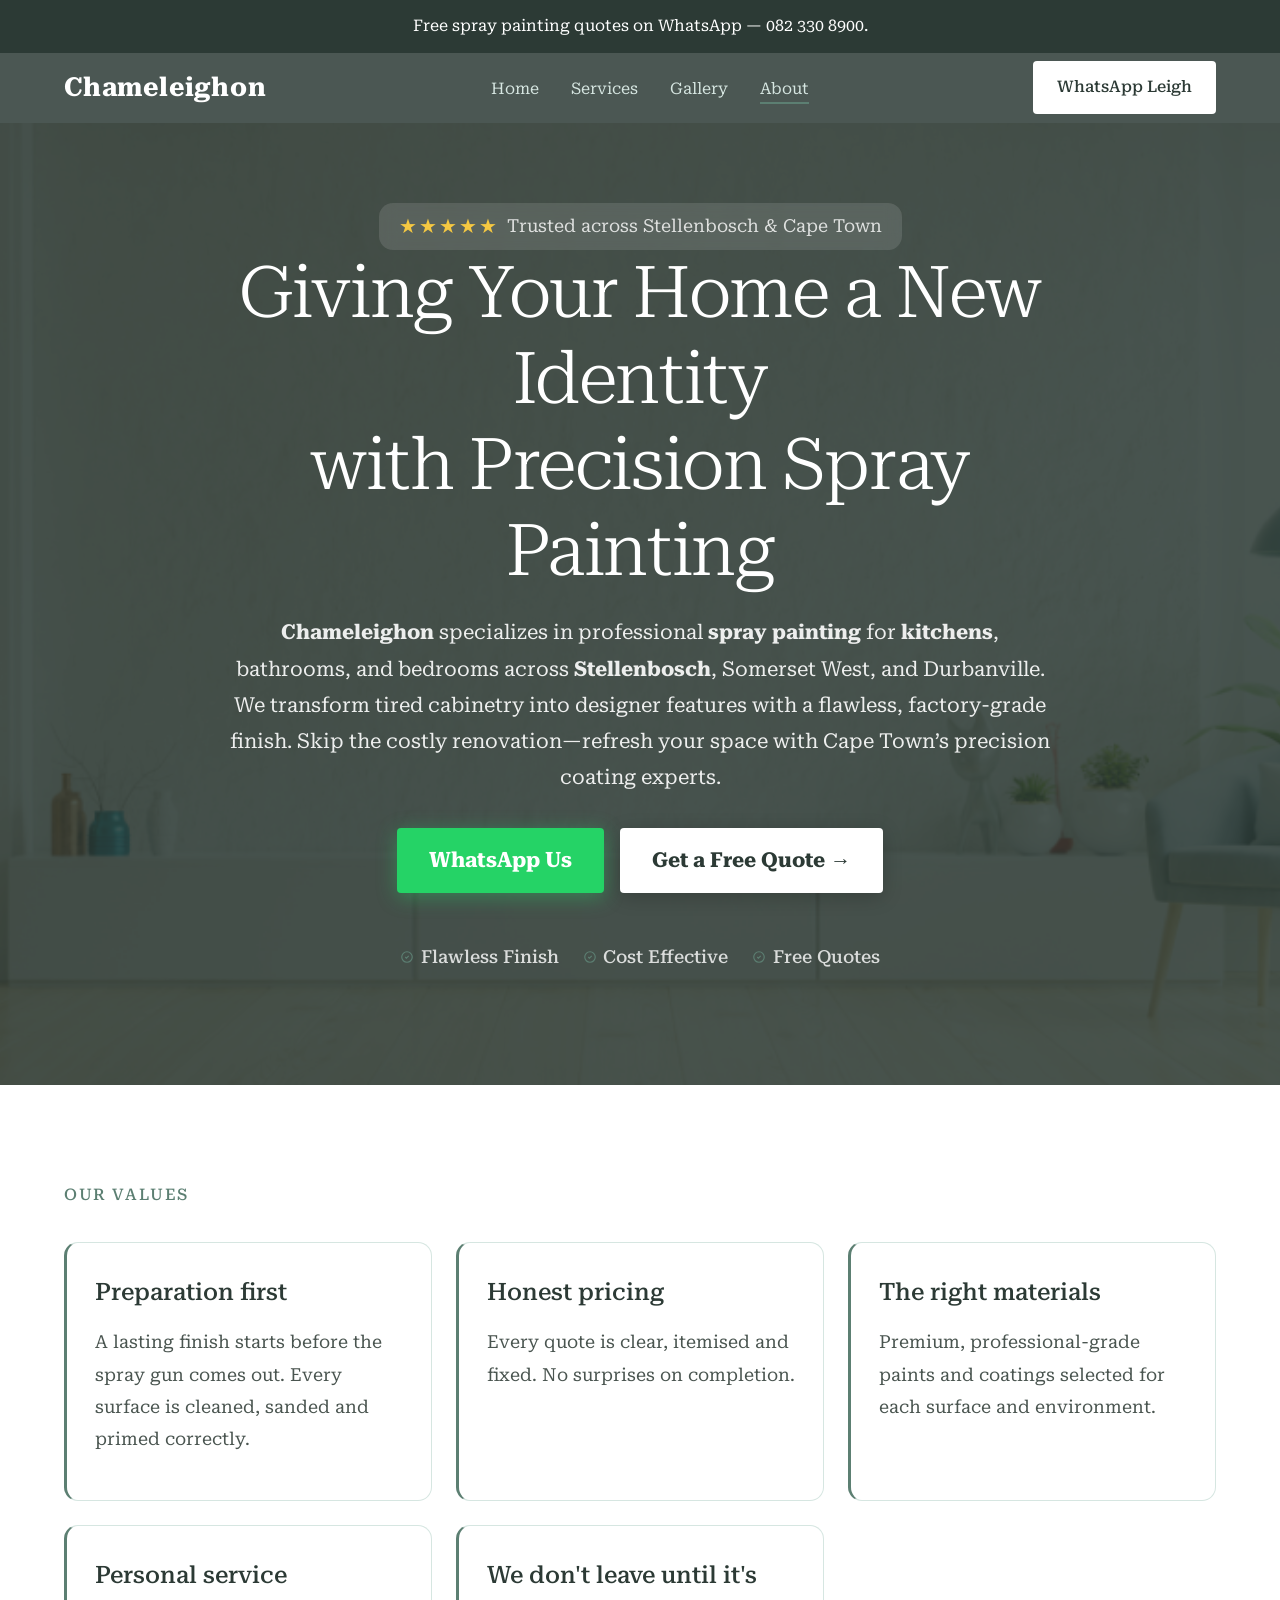
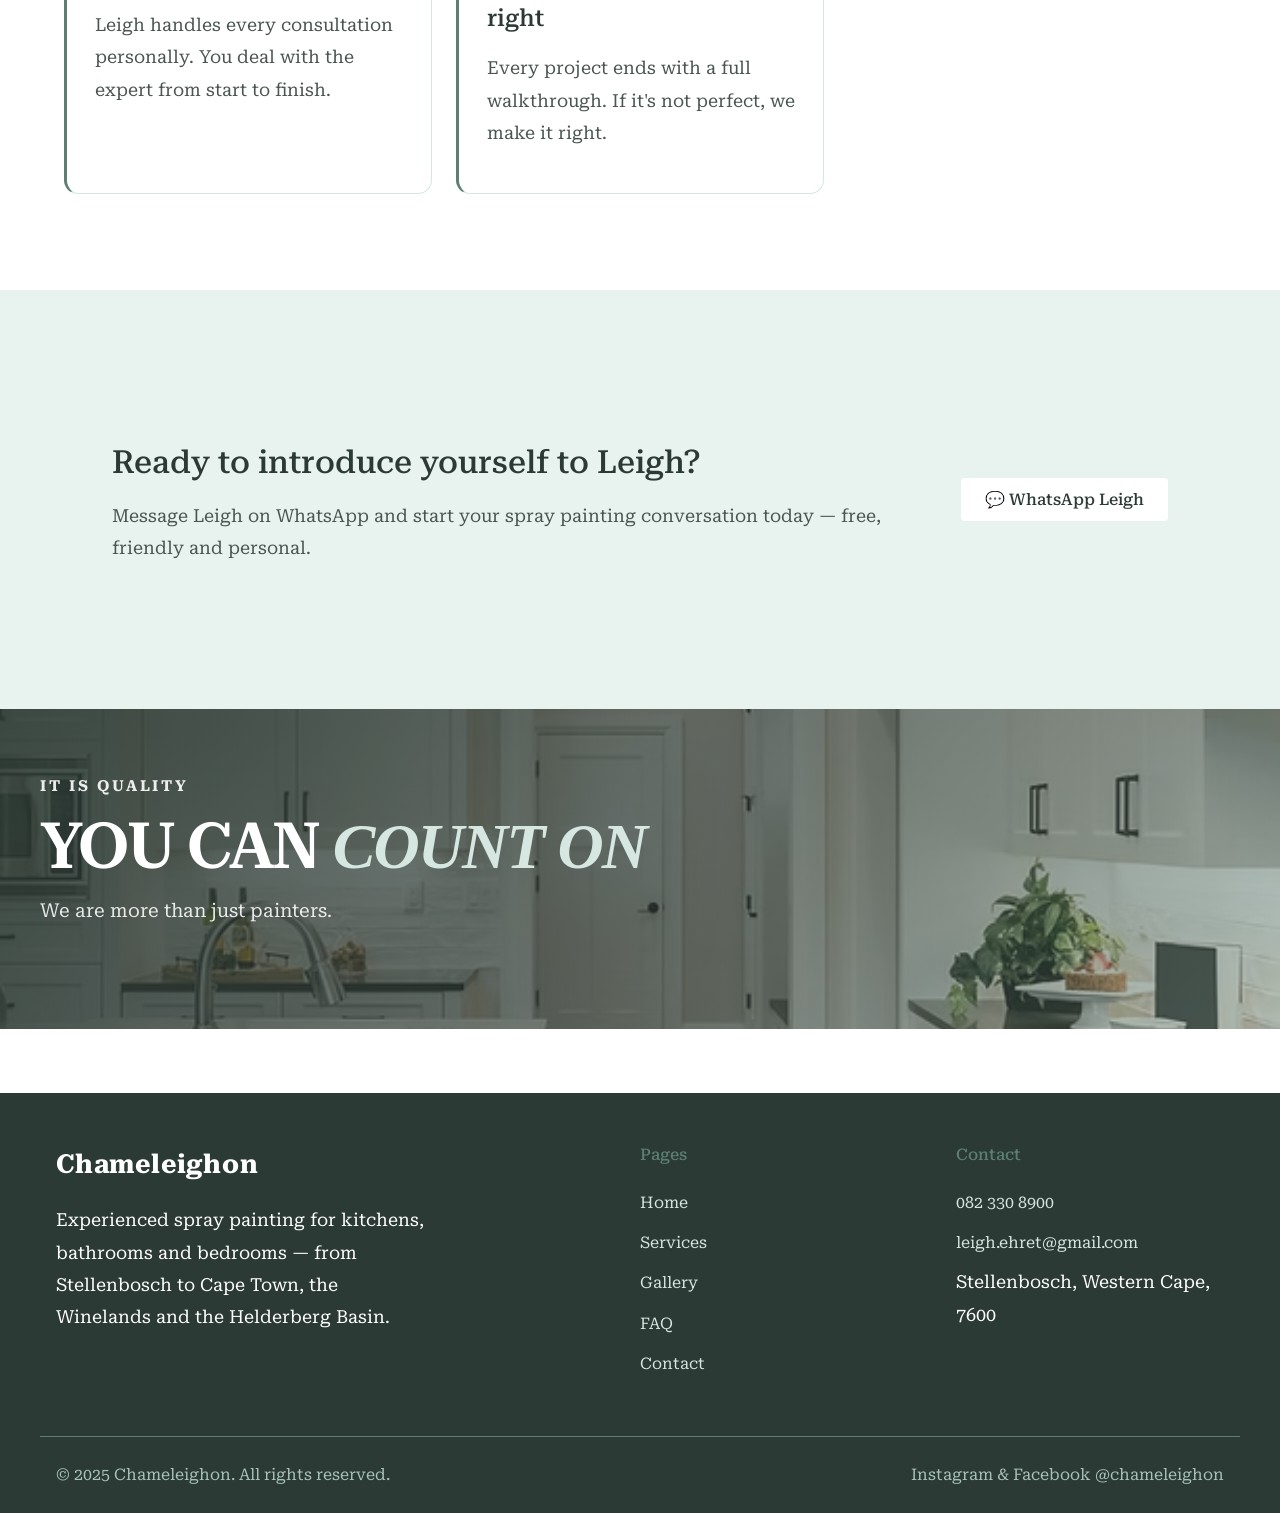
==== commit 0fad707b: "Updated Nav" ====
--- a/about.html
+++ b/about.html
@@ -19,7 +19,7 @@
   <div class="announcement-bar">Free spray painting quotes on WhatsApp — 082 330 8900.</div>
   <header class="site-header">
     <div class="container site-nav">
-      <a href="index.html" class="logo-link"><img src="images/chameleighoon-logo.png" alt="Chameleighon logo"></a>
+      <a href="index.html" class="logo-link"><span class="logo-wordmark">Chameleighon</span></a>
       <nav>
         <ul class="nav-links">
           <li><a href="index.html">Home</a></li>
@@ -122,7 +122,7 @@
   <footer class="footer">
     <div class="footer-inner container">
       <div>
-        <a href="index.html" class="logo-link"><img src="images/chameleighoon-logo.png" alt="Chameleighon logo"></a>
+        <a href="index.html" class="logo-link"><span class="logo-wordmark">Chameleighon</span></a>
         <p style="margin-top:1rem;max-width:380px;">Experienced spray painting for kitchens, bathrooms and bedrooms — from Stellenbosch to Cape Town, the Winelands and the Helderberg Basin.</p>
       </div>
       <div>
--- a/css/styles.css
+++ b/css/styles.css
@@ -106,11 +106,22 @@
     font-weight: 600;
     font-family: var(--font-serif);
     min-width: 130px;
+    background: transparent;
 }
 
 .logo-link img {
-    height: 40px;
+    height: 52px;
+    max-height: 60px;
     width: auto;
+    background: transparent;
+}
+
+.logo-wordmark {
+    color: var(--color-white);
+    font-size: 1.65rem;
+    font-weight: 700;
+    letter-spacing: 0.03em;
+    text-transform: none;
 }
 
 
@@ -605,14 +616,29 @@
     }
 
     .site-nav {
-        flex-direction: column;
+        flex-direction: row;
+        align-items: center;
+        justify-content: space-between;
         gap: 1rem;
+        position: relative;
         height: auto;
+    }
+
+    .logo-link {
+        background: transparent;
+        padding: 0;
+    }
+
+    .logo-link img {
+        height: 52px;
+        max-height: 60px;
+        width: auto;
+        background: transparent;
     }
 
     .nav-links {
         margin: 0;
-        justify-content: center;
+        justify-content: flex-end;
         gap: 1.5rem;
     }
 
@@ -648,9 +674,31 @@
         display: flex;
     }
 
+    .site-nav {
+        justify-content: space-between;
+    }
+
     .nav-links {
+        position: absolute;
+        top: 100%;
+        left: 0;
+        right: 0;
+        background: rgba(44, 58, 53, 0.95);
+        backdrop-filter: blur(10px);
         flex-direction: column;
-        gap: 1rem;
+        padding: 1rem 0;
+        display: none;
+        z-index: 100;
+        gap: 0;
+    }
+
+    .nav-links a {
+        padding: 0.75rem 1.5rem;
+        border-bottom: 1px solid rgba(255, 255, 255, 0.1);
+    }
+
+    .nav-links a:last-child {
+        border-bottom: none;
     }
 
     .service-grid,
